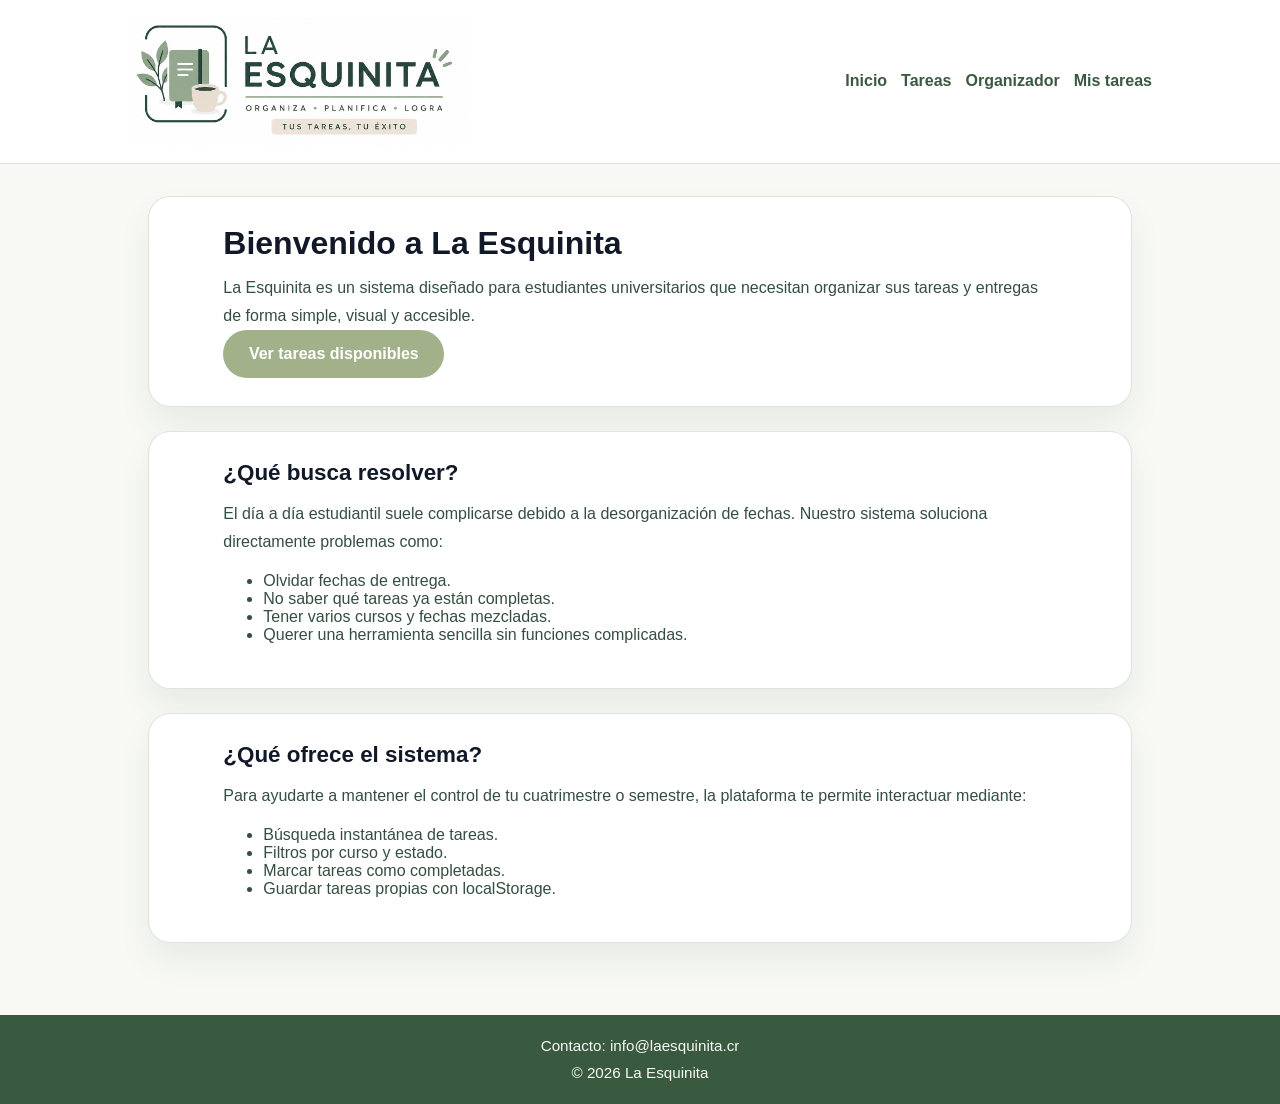
==== index.html @ 3c8d71a7 "pagina funcional" ====
<!DOCTYPE html>
<html lang="es">
<head>
    <meta charset="UTF-8">
    <meta name="viewport" content="width=device-width, initial-scale=1.0">
    <meta name="description" content="La Esquinita - Organiza tus tareas universitarias y controla tus entregas desde cualquier dispositivo." />
    <meta name="keywords" content="tareas universitarias, organización, calendario, pendientes, localStorage, La Esquinita" />
    <link rel="stylesheet" href="styles.css">
    <title>La Esquinita | Inicio</title>
</head>
<body>
<header>
    <div class="container">
        <div class="brand-header">
            <img src="asset/images/logo 2.0.png" alt="Logo La Esquinita" class="logo-img">
        </div>
        <nav>
            <ul>
                <li><a href="index.html" class="active">Inicio</a></li>
                <li><a href="tareas.html">Tareas</a></li>
                <li><a href="Organizador.html">Organizador</a></li>
                <li><a href="misTareas.html">Mis tareas</a></li>
            </ul>
        </nav>
    </div>
</header>
<main>
    <section class="hero-section">
        <div class="container">
            <h1>Bienvenido a La Esquinita</h1>
            <p>La Esquinita es un sistema diseñado para estudiantes universitarios que necesitan organizar sus tareas y entregas de forma simple, visual y accesible.</p>
            <div class="button-row">
                <a class="button button-primary button-main-action" href="tareas.html">Ver tareas disponibles</a>
            </div>
        </div>
    </section>
    <section class="problem-section">
        <div class="container">
            <h2>¿Qué busca resolver?</h2>
            <p>El día a día estudiantil suele complicarse debido a la desorganización de fechas. Nuestro sistema soluciona directamente problemas como:</p>
            <ul>
                <li>Olvidar fechas de entrega.</li>
                <li>No saber qué tareas ya están completas.</li>
                <li>Tener varios cursos y fechas mezcladas.</li>
                <li>Querer una herramienta sencilla sin funciones complicadas.</li>
            </ul>
        </div>
    </section>
    <section class="features-section">
        <div class="container">
            <h2>¿Qué ofrece el sistema?</h2>
            <p>Para ayudarte a mantener el control de tu cuatrimestre o semestre, la plataforma te permite interactuar mediante:</p>
            <ul>
                <li>Búsqueda instantánea de tareas.</li>
                <li>Filtros por curso y estado.</li>
                <li>Marcar tareas como completadas.</li>
                <li>Guardar tareas propias con localStorage.</li>
            </ul>
        </div>
    </section>
</main>
<footer>
    <div class="container">
        <p>Contacto: info@laesquinita.cr</p>
        <p>© 2026 La Esquinita</p>
    </div>
</footer>
</body>
</html>
---- styles.css ----
/* =====================================================
   LA ESQUINITA - ESTILOS GENERALES
   Contiene colores, tipografía y configuración base
===================================================== */


:root {

    color-scheme: light;

    font-family: 'Poppins', sans-serif;

    font-size: 16px;

    /* Colores principales del proyecto */

    --bg: #F8F9F4;
    --primary: #A3B18A;
    --primary-dark: #588157;
    --primary-deep: #3A5A40;
    --card: #DAD7CD;
    --accent: #BC6C25;

    --text: #344E41;
    --muted: #6D7A66;

}




/* =====================================================
   CONFIGURACIÓN GENERAL
===================================================== */


* {

    box-sizing: border-box;

}



body {

    margin: 0;

    padding: 0;

    background: var(--bg);

    color: var(--text);

}



.container {

    width: min(1024px,90%);

    margin: 0 auto;

}





/* =====================================================
   ENCABEZADO Y MENÚ PRINCIPAL
===================================================== */


header {

    background: #FFFFFF;

    color: var(--primary-deep);

    padding:18px 0;

    border-bottom:
    1px solid rgba(86,112,80,0.18);

}



header .container {

    display:flex;

    justify-content:space-between;

    align-items:center;

}



/* Logo */

.brand-header {

    display:flex;

    align-items:center;

}



.logo-img {

    width:340px;

    height:auto;

    display:block;

}




/* Navegación */

nav ul {

    display:flex;

    flex-wrap:wrap;

    gap:14px;

    padding:0;

    margin:0;

    list-style:none;

}



nav a {

    color:var(--primary-deep);

    text-decoration:none;

    font-weight:600;

}



nav a:hover,
nav a:focus {

    color:var(--primary);

}





/* =====================================================
   CONTENIDO PRINCIPAL
===================================================== */


main {

    max-width:1024px;

    margin:0 auto;

    padding:32px 20px 48px;

}




/* Cada sección del sitio */

section {

    background:#FFFFFF;

    border:1px solid rgba(133,148,135,0.25);

    border-radius:22px;

    box-shadow:
    0 18px 32px rgba(52,78,65,0.08);

    padding:28px;

    margin-bottom:24px;

}





/* Títulos */

h1,
h2,
h3 {

    color:#111827;

    margin-top:0;

}



h1 {

    font-size:
    clamp(2rem,2.4vw,2.6rem);

    margin-bottom:12px;

}



h2 {

    font-size:1.4rem;

    margin-bottom:14px;

}



p {

    line-height:1.75;

    margin:0;

}





/* =====================================================
   BOTONES GENERALES
===================================================== */


.button,
a.button {


    display:inline-block;

    padding:
    0.95rem 1.6rem;

    border-radius:999px;

    text-decoration:none;

    font-weight:600;

    cursor:pointer;

    transition:
    transform .2s ease,
    background .25s ease;

}



.button-primary {

    background:var(--primary);

    color:white;

    border:none;

}



.button-primary:hover {

    background:var(--primary-dark);

}





/* =====================================================
   TARJETAS DE ESTADÍSTICAS
   Usadas en Inicio y Mis tareas
===================================================== */


.stats-grid {


    display:grid;

    grid-template-columns:
    repeat(3,minmax(160px,1fr));

    gap:18px;

    margin-top:18px;


}



.stat-card {


    background:var(--card);

    border-radius:18px;

    padding:20px;


}





/* =====================================================
   TARJETAS DE TAREAS
===================================================== */


.tasks-grid {


    display:grid;

    grid-template-columns:1fr;

    gap:18px;


}



.task-card {


    background:var(--card);

    border-radius:18px;

    padding:20px;

    border:
    1px solid rgba(88,129,87,0.18);


}



.task-top {


    display:flex;

    justify-content:space-between;

    gap:16px;

    flex-wrap:wrap;

    align-items:center;

}



.task-course {


    color:var(--primary-dark);

    font-weight:600;

}



.task-description {


    margin-bottom:20px;

}



.task-meta {


    display:flex;

    justify-content:space-between;

    flex-wrap:wrap;

    gap:14px;


}





/* =====================================================
   ESTADOS DE LAS TAREAS
===================================================== */


.status-chip {


    display:inline-flex;

    padding:8px 12px;

    border-radius:999px;

    font-size:.85rem;

    font-weight:700;

}



.status-pendiente {


    background:
    rgba(188,108,37,.12);

    color:#8E4A0C;


}



.status-completada {


    background:
    rgba(88,129,87,.18);

    color:var(--primary-dark);


}


/* =====================================================
   FORMULARIO DEL ORGANIZADOR
   Divide pantalla en:
   formulario | vista previa
===================================================== */


.task-layout {

    display:grid;

    grid-template-columns:1fr 1fr;

    gap:24px;

    align-items:start;

}





/* Contenedor del formulario */

.task-form {

    background:#FFFFFF;

    border-radius:22px;

    padding:28px;

    border:
    1px solid rgba(133,148,135,0.25);

    box-shadow:
    0 18px 32px rgba(52,78,65,0.08);

}





/* Espacio entre campos */

.task-form .form-group {

    display:grid;

    gap:10px;

    margin-bottom:18px;

}




/* Nombre de los campos */

.task-form label {

    font-weight:600;

    color:var(--primary-deep);

}




/* Inputs, select y textarea */

input,
select,
textarea {


    width:100%;

    padding:14px 16px;

    border:

    1px solid rgba(88,129,87,0.18);

    border-radius:14px;

    font:inherit;

    color:var(--text);

    background:#FFFFFF;


}



textarea {

    min-height:120px;

    resize:vertical;

}



input:focus,
select:focus,
textarea:focus {


    outline:

    2px solid rgba(163,177,138,.35);

}





/* =====================================================
   BOTÓN AGREGAR TAREA
===================================================== */


#btnAgregarTarea {


    background:var(--primary);

    color:white;

    border:none;

    padding:14px 24px;

    border-radius:999px;

    font-weight:600;

    cursor:pointer;

}



#btnAgregarTarea:hover {


    background:var(--primary-dark);

    transform:translateY(-2px);


}




/* =====================================================
   VISTA PREVIA
   Muestra la información antes de guardar
===================================================== */


.task-preview {


    background:var(--card);

    border-radius:22px;

    padding:28px;

    border:

    1px solid rgba(88,129,87,.18);


    min-height:350px;


}



.task-preview h3 {


    color:var(--primary-deep);

    margin-bottom:20px;


}



.task-preview p {


    margin-bottom:12px;


}





/* =====================================================
   FILTROS DE MIS TAREAS
   Los coloca de forma horizontal

===================================================== */


.filters-horizontal {


    display:flex;

    gap:15px;

    flex-wrap:wrap;

    align-items:center;


}



.filters-horizontal select,
.filters-horizontal input {


    flex:1;

    min-width:180px;


}





/* =====================================================
   DISTRIBUCIÓN MIS TAREAS + CALENDARIO
   Izquierda: tareas
   Derecha: calendario
===================================================== */


.tasks-calendar-layout {


    display:grid;

    grid-template-columns:

    2fr 1fr;


    gap:25px;


}






/* =====================================================
   CALENDARIO
===================================================== */


.calendar {


    background:var(--card);

    padding:20px;

    border-radius:18px;

}



/* Encabezado del calendario */

.calendar h3 {


    color:var(--primary-deep);

    text-align:center;


}



/* Cuadrícula de días */


.calendar-grid {


    display:grid;

    grid-template-columns:
    repeat(7,1fr);

    gap:8px;


}



.calendar-day {


    background:white;

    padding:10px;

    border-radius:10px;

    text-align:center;


}





/* Punto que indica una tarea */

.calendar-point {


    width:8px;

    height:8px;

    background:var(--accent);

    border-radius:50%;

    display:inline-block;


}





/* =====================================================
   TARJETAS GENERADAS DESDE JAVASCRIPT
===================================================== */


.user-task-card {


    background:white;

    border-radius:18px;

    padding:20px;

    border:

    1px solid rgba(88,129,87,.18);


    margin-bottom:18px;


}



.user-task-card h3 {


    color:var(--primary-deep);


}




/* Información de la tarea */


.task-info {


    margin-bottom:15px;


}




/* =====================================================
   BOTONES DENTRO DE LAS TAREAS
===================================================== */


.task-buttons {


    display:flex;

    gap:10px;

    flex-wrap:wrap;


}



.complete-button {


    background:var(--primary);

    color:white;

    border:none;

    padding:10px 18px;

    border-radius:999px;

    cursor:pointer;


}



.complete-button:hover {


    background:var(--primary-dark);


}



.delete-button {


    background:var(--accent);

    color:white;

    border:none;

    padding:10px 18px;

    border-radius:999px;

    cursor:pointer;


}




/* =====================================================
   MENSAJE CUANDO NO EXISTEN TAREAS
===================================================== */


.empty-state {


    margin-top:14px;

    color:var(--muted);


}





/* =====================================================
   PIE DE PÁGINA
===================================================== */


footer {


    background:#3A5A40;

    color:#F8F9F4;

    text-align:center;

    padding:18px 20px;

    font-size:.95rem;


}





/* =====================================================
   DISEÑO RESPONSIVO
   Para celulares y tablets
===================================================== */


@media(max-width:840px){


    .stats-grid {


        grid-template-columns:1fr;


    }


    .task-layout {


        grid-template-columns:1fr;


    }


    .tasks-calendar-layout {


        grid-template-columns:1fr;


    }


}





@media(max-width:640px){


    header .container {


        flex-direction:column;

        gap:15px;


    }



    .logo-img {


        width:180px;


    }



    nav ul {


        flex-direction:column;

        text-align:center;


    }



    .filters-horizontal {


        flex-direction:column;


    }



    .filters-horizontal select,
    .filters-horizontal input {


        width:100%;


    }


}
/* ===============================
   BOTONES GENERALES DEL SISTEMA
================================ */


.button,
button,
a.button {


    display:inline-block;

    padding:0.95rem 1.6rem;

    border-radius:999px;

    text-decoration:none;

    font-weight:600;

    cursor:pointer;

    transition:
    transform .2s ease,
    background .25s ease;


}


/* Botón principal */

.button-primary,
#btnAgregarTarea {


    background:var(--primary);

    color:white;

    border:none;


}


.button-primary:hover,
#btnAgregarTarea:hover {


    background:var(--primary-dark);

    transform:translateY(-2px);


}
/* Botón secundario */
.button-secondary {
    background: transparent;
    color: var(--primary-deep);
    border: 2px solid var(--primary);
}

.button-secondary:hover {
    background: rgba(163, 177, 138, 0.15);
    color: var(--primary-dark);
    transform: translateY(-2px);
}
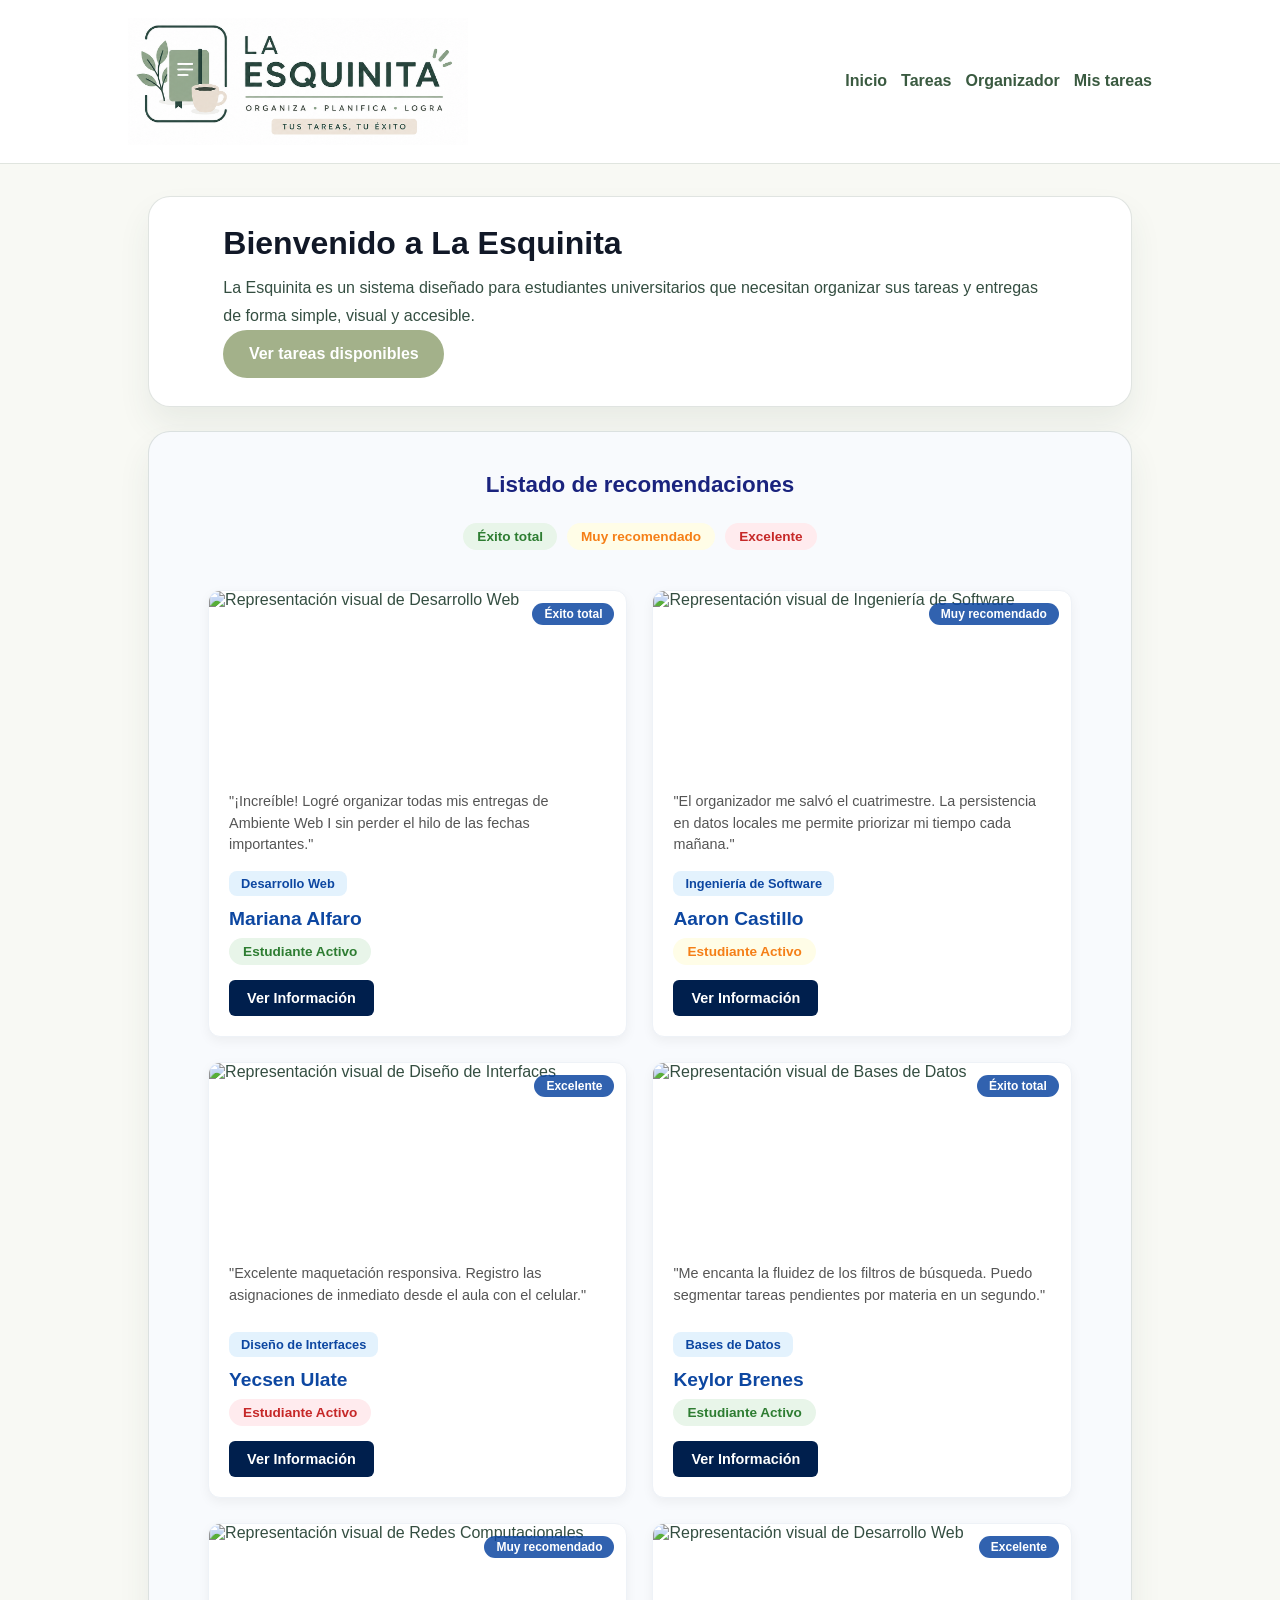
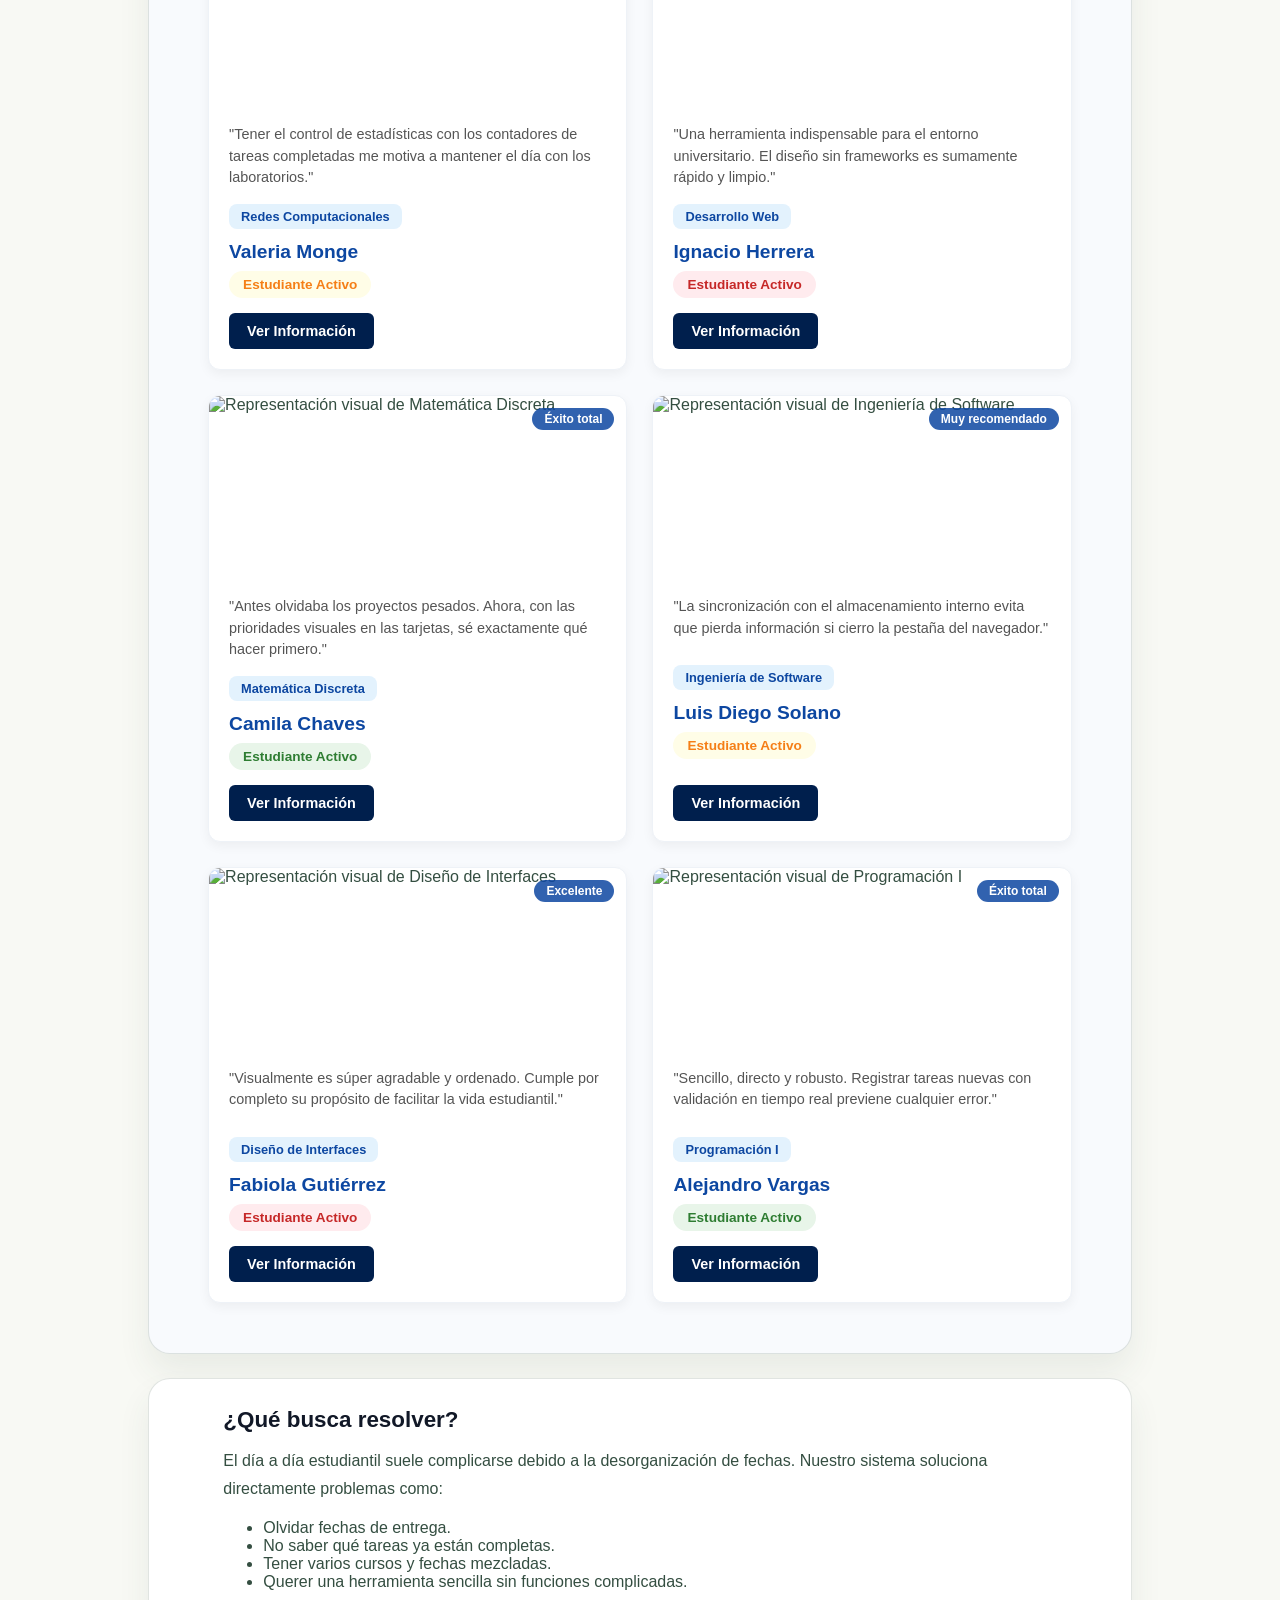
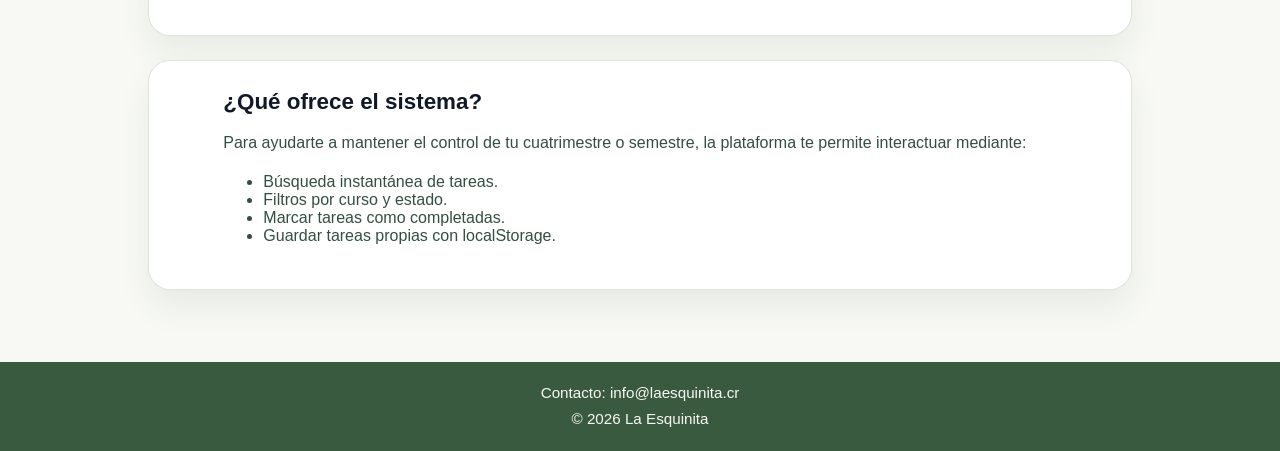
==== commit 1b709153: "cambios y arreglos" ====
--- a/index.html
+++ b/index.html
@@ -5,7 +5,7 @@
     <meta name="viewport" content="width=device-width, initial-scale=1.0">
     <meta name="description" content="La Esquinita - Organiza tus tareas universitarias y controla tus entregas desde cualquier dispositivo." />
     <meta name="keywords" content="tareas universitarias, organización, calendario, pendientes, localStorage, La Esquinita" />
-    <link rel="stylesheet" href="styles.css">
+    <link rel="stylesheet" href="css/styles.css">
     <title>La Esquinita | Inicio</title>
 </head>
 <body>
@@ -34,6 +34,19 @@
             </div>
         </div>
     </section>
+   <section class="testimonials-section">
+    <div class="container">
+        <h2>Listado de recomendaciones</h2>
+        
+        <div class="badge-legend">
+            <span class="badge-ref disponible">Éxito total</span>
+            <span class="badge-ref pocos-cupos">Muy recomendado</span>
+            <span class="badge-ref evento-lleno">Excelente</span>
+        </div>
+        
+        <div id="testimonials-container" class="testimonials-grid"></div>
+    </div>
+</section>
     <section class="problem-section">
         <div class="container">
             <h2>¿Qué busca resolver?</h2>
@@ -65,5 +78,7 @@
         <p>© 2026 La Esquinita</p>
     </div>
 </footer>
+<script src="js/inicio.js"></script>
+<script src="data/testimonios.json"></script>
 </body>
 </html>
--- a/css/styles.css
+++ b/css/styles.css
@@ -0,0 +1,1328 @@
+/* =====================================================
+   LA ESQUINITA - ESTILOS GENERALES
+   Contiene colores, tipografía y configuración base
+===================================================== */
+
+
+:root {
+
+    color-scheme: light;
+
+    font-family: 'Poppins', sans-serif;
+
+    font-size: 16px;
+
+    /* Colores principales del proyecto */
+
+    --bg: #F8F9F4;
+    --primary: #A3B18A;
+    --primary-dark: #588157;
+    --primary-deep: #3A5A40;
+    --card: #DAD7CD;
+    --accent: #BC6C25;
+
+    --text: #344E41;
+    --muted: #6D7A66;
+
+}
+
+
+
+
+/* =====================================================
+   CONFIGURACIÓN GENERAL
+===================================================== */
+
+
+* {
+
+    box-sizing: border-box;
+
+}
+
+
+
+body {
+
+    margin: 0;
+
+    padding: 0;
+
+    background: var(--bg);
+
+    color: var(--text);
+
+}
+
+
+
+.container {
+
+    width: min(1024px,90%);
+
+    margin: 0 auto;
+
+}
+
+
+
+
+
+/* =====================================================
+   ENCABEZADO Y MENÚ PRINCIPAL
+===================================================== */
+
+
+header {
+
+    background: #FFFFFF;
+
+    color: var(--primary-deep);
+
+    padding:18px 0;
+
+    border-bottom:
+    1px solid rgba(86,112,80,0.18);
+
+}
+
+
+
+header .container {
+
+    display:flex;
+
+    justify-content:space-between;
+
+    align-items:center;
+
+}
+
+
+
+/* Logo */
+
+.brand-header {
+
+    display:flex;
+
+    align-items:center;
+
+}
+
+
+
+.logo-img {
+
+    width:340px;
+
+    height:auto;
+
+    display:block;
+
+}
+
+
+
+
+/* Navegación */
+
+nav ul {
+
+    display:flex;
+
+    flex-wrap:wrap;
+
+    gap:14px;
+
+    padding:0;
+
+    margin:0;
+
+    list-style:none;
+
+}
+
+
+
+nav a {
+
+    color:var(--primary-deep);
+
+    text-decoration:none;
+
+    font-weight:600;
+
+}
+
+
+
+nav a:hover,
+nav a:focus {
+
+    color:var(--primary);
+
+}
+
+
+
+
+
+/* =====================================================
+   CONTENIDO PRINCIPAL
+===================================================== */
+
+
+main {
+
+    max-width:1024px;
+
+    margin:0 auto;
+
+    padding:32px 20px 48px;
+
+}
+
+
+
+
+/* Cada sección del sitio */
+
+section {
+
+    background:#FFFFFF;
+
+    border:1px solid rgba(133,148,135,0.25);
+
+    border-radius:22px;
+
+    box-shadow:
+    0 18px 32px rgba(52,78,65,0.08);
+
+    padding:28px;
+
+    margin-bottom:24px;
+
+}
+
+
+
+
+
+/* Títulos */
+
+h1,
+h2,
+h3 {
+
+    color:#111827;
+
+    margin-top:0;
+
+}
+
+
+
+h1 {
+
+    font-size:
+    clamp(2rem,2.4vw,2.6rem);
+
+    margin-bottom:12px;
+
+}
+
+
+
+h2 {
+
+    font-size:1.4rem;
+
+    margin-bottom:14px;
+
+}
+
+
+
+p {
+
+    line-height:1.75;
+
+    margin:0;
+
+}
+
+
+
+
+
+/* =====================================================
+   BOTONES GENERALES
+===================================================== */
+
+
+.button,
+a.button {
+
+
+    display:inline-block;
+
+    padding:
+    0.95rem 1.6rem;
+
+    border-radius:999px;
+
+    text-decoration:none;
+
+    font-weight:600;
+
+    cursor:pointer;
+
+    transition:
+    transform .2s ease,
+    background .25s ease;
+
+}
+
+
+
+.button-primary {
+
+    background:var(--primary);
+
+    color:white;
+
+    border:none;
+
+}
+
+
+
+.button-primary:hover {
+
+    background:var(--primary-dark);
+
+}
+
+
+
+
+
+/* =====================================================
+   TARJETAS DE ESTADÍSTICAS
+   Usadas en Inicio y Mis tareas
+===================================================== */
+
+
+.stats-grid {
+
+
+    display:grid;
+
+    grid-template-columns:
+    repeat(3,minmax(160px,1fr));
+
+    gap:18px;
+
+    margin-top:18px;
+
+
+}
+
+
+
+.stat-card {
+
+
+    background:var(--card);
+
+    border-radius:18px;
+
+    padding:20px;
+
+
+}
+
+
+
+
+
+/* =====================================================
+   TARJETAS DE TAREAS
+===================================================== */
+
+
+.tasks-grid {
+
+
+    display:grid;
+
+    grid-template-columns:1fr;
+
+    gap:18px;
+
+
+}
+
+
+
+.task-card {
+
+
+    background:var(--card);
+
+    border-radius:18px;
+
+    padding:20px;
+
+    border:
+    1px solid rgba(88,129,87,0.18);
+
+
+}
+
+
+
+.task-top {
+
+
+    display:flex;
+
+    justify-content:space-between;
+
+    gap:16px;
+
+    flex-wrap:wrap;
+
+    align-items:center;
+
+}
+
+
+
+.task-course {
+
+
+    color:var(--primary-dark);
+
+    font-weight:600;
+
+}
+
+
+
+.task-description {
+
+
+    margin-bottom:20px;
+
+}
+
+
+
+.task-meta {
+
+
+    display:flex;
+
+    justify-content:space-between;
+
+    flex-wrap:wrap;
+
+    gap:14px;
+
+
+}
+
+
+
+
+
+/* =====================================================
+   ESTADOS DE LAS TAREAS
+===================================================== */
+
+
+.status-chip {
+
+
+    display:inline-flex;
+
+    padding:8px 12px;
+
+    border-radius:999px;
+
+    font-size:.85rem;
+
+    font-weight:700;
+
+}
+
+
+
+.status-pendiente {
+
+
+    background:
+    rgba(188,108,37,.12);
+
+    color:#8E4A0C;
+
+
+}
+
+
+
+.status-completada {
+
+
+    background:
+    rgba(88,129,87,.18);
+
+    color:var(--primary-dark);
+
+
+}
+
+
+/* =====================================================
+   FORMULARIO DEL ORGANIZADOR
+   Divide pantalla en:
+   formulario | vista previa
+===================================================== */
+
+
+.task-layout {
+
+    display:grid;
+
+    grid-template-columns:1fr 1fr;
+
+    gap:24px;
+
+    align-items:start;
+
+}
+
+
+
+
+
+/* Contenedor del formulario */
+
+.task-form {
+
+    background:#FFFFFF;
+
+    border-radius:22px;
+
+    padding:28px;
+
+    border:
+    1px solid rgba(133,148,135,0.25);
+
+    box-shadow:
+    0 18px 32px rgba(52,78,65,0.08);
+
+}
+
+
+
+
+
+/* Espacio entre campos */
+
+.task-form .form-group {
+
+    display:grid;
+
+    gap:10px;
+
+    margin-bottom:18px;
+
+}
+
+
+
+
+/* Nombre de los campos */
+
+.task-form label {
+
+    font-weight:600;
+
+    color:var(--primary-deep);
+
+}
+
+
+
+
+/* Inputs, select y textarea */
+
+input,
+select,
+textarea {
+
+
+    width:100%;
+
+    padding:14px 16px;
+
+    border:
+
+    1px solid rgba(88,129,87,0.18);
+
+    border-radius:14px;
+
+    font:inherit;
+
+    color:var(--text);
+
+    background:#FFFFFF;
+
+
+}
+
+
+
+textarea {
+
+    min-height:120px;
+
+    resize:vertical;
+
+}
+
+
+
+input:focus,
+select:focus,
+textarea:focus {
+
+
+    outline:
+
+    2px solid rgba(163,177,138,.35);
+
+}
+
+
+
+
+
+/* =====================================================
+   BOTÓN AGREGAR TAREA
+===================================================== */
+
+
+#btnAgregarTarea {
+
+
+    background:var(--primary);
+
+    color:white;
+
+    border:none;
+
+    padding:14px 24px;
+
+    border-radius:999px;
+
+    font-weight:600;
+
+    cursor:pointer;
+
+}
+
+
+
+#btnAgregarTarea:hover {
+
+
+    background:var(--primary-dark);
+
+    transform:translateY(-2px);
+
+
+}
+
+
+
+
+/* =====================================================
+   VISTA PREVIA
+   Muestra la información antes de guardar
+===================================================== */
+
+
+.task-preview {
+
+
+    background:var(--card);
+
+    border-radius:22px;
+
+    padding:28px;
+
+    border:
+
+    1px solid rgba(88,129,87,.18);
+
+
+    min-height:350px;
+
+
+}
+
+
+
+.task-preview h3 {
+
+
+    color:var(--primary-deep);
+
+    margin-bottom:20px;
+
+
+}
+
+
+
+.task-preview p {
+
+
+    margin-bottom:12px;
+
+
+}
+
+
+
+
+
+/* =====================================================
+   FILTROS DE MIS TAREAS
+   Los coloca de forma horizontal
+
+===================================================== */
+
+
+.filters-horizontal {
+
+
+    display:flex;
+
+    gap:15px;
+
+    flex-wrap:wrap;
+
+    align-items:center;
+
+
+}
+
+
+
+.filters-horizontal select,
+.filters-horizontal input {
+
+
+    flex:1;
+
+    min-width:180px;
+
+
+}
+
+
+
+
+
+/* =====================================================
+   DISTRIBUCIÓN MIS TAREAS + CALENDARIO
+   Izquierda: tareas
+   Derecha: calendario
+===================================================== */
+
+
+.tasks-calendar-layout {
+
+
+    display:grid;
+
+    grid-template-columns:
+
+    2fr 1fr;
+
+
+    gap:25px;
+
+
+}
+
+
+
+
+
+
+/* =====================================================
+   CALENDARIO
+===================================================== */
+
+
+.calendar {
+
+
+    background:var(--card);
+
+    padding:20px;
+
+    border-radius:18px;
+
+}
+
+
+
+/* Encabezado del calendario */
+
+.calendar h3 {
+
+
+    color:var(--primary-deep);
+
+    text-align:center;
+
+
+}
+
+
+
+/* Cuadrícula de días */
+
+
+.calendar-grid {
+
+
+    display:grid;
+
+    grid-template-columns:
+    repeat(7,1fr);
+
+    gap:8px;
+
+
+}
+
+
+
+.calendar-day {
+
+
+    background:white;
+
+    padding:10px;
+
+    border-radius:10px;
+
+    text-align:center;
+
+
+}
+
+
+
+
+
+/* Punto que indica una tarea */
+
+.calendar-point {
+
+
+    width:8px;
+
+    height:8px;
+
+    background:var(--accent);
+
+    border-radius:50%;
+
+    display:inline-block;
+
+
+}
+
+
+
+
+
+/* =====================================================
+   TARJETAS GENERADAS DESDE JAVASCRIPT
+===================================================== */
+
+
+.user-task-card {
+
+
+    background:white;
+
+    border-radius:18px;
+
+    padding:20px;
+
+    border:
+
+    1px solid rgba(88,129,87,.18);
+
+
+    margin-bottom:18px;
+
+
+}
+
+
+
+.user-task-card h3 {
+
+
+    color:var(--primary-deep);
+
+
+}
+
+
+
+
+/* Información de la tarea */
+
+
+.task-info {
+
+
+    margin-bottom:15px;
+
+
+}
+
+
+
+
+/* =====================================================
+   BOTONES DENTRO DE LAS TAREAS
+===================================================== */
+
+
+.task-buttons {
+
+
+    display:flex;
+
+    gap:10px;
+
+    flex-wrap:wrap;
+
+
+}
+
+
+
+.complete-button {
+
+
+    background:var(--primary);
+
+    color:white;
+
+    border:none;
+
+    padding:10px 18px;
+
+    border-radius:999px;
+
+    cursor:pointer;
+
+
+}
+
+
+
+.complete-button:hover {
+
+
+    background:var(--primary-dark);
+
+
+}
+
+
+
+.delete-button {
+
+
+    background:var(--accent);
+
+    color:white;
+
+    border:none;
+
+    padding:10px 18px;
+
+    border-radius:999px;
+
+    cursor:pointer;
+
+
+}
+
+
+
+
+/* =====================================================
+   MENSAJE CUANDO NO EXISTEN TAREAS
+===================================================== */
+
+
+.empty-state {
+
+
+    margin-top:14px;
+
+    color:var(--muted);
+
+
+}
+
+
+
+
+
+/* =====================================================
+   PIE DE PÁGINA
+===================================================== */
+
+
+footer {
+
+
+    background:#3A5A40;
+
+    color:#F8F9F4;
+
+    text-align:center;
+
+    padding:18px 20px;
+
+    font-size:.95rem;
+
+
+}
+
+
+
+
+
+/* =====================================================
+   DISEÑO RESPONSIVO
+   Para celulares y tablets
+===================================================== */
+
+
+@media(max-width:840px){
+
+
+    .stats-grid {
+
+
+        grid-template-columns:1fr;
+
+
+    }
+
+
+    .task-layout {
+
+
+        grid-template-columns:1fr;
+
+
+    }
+
+
+    .tasks-calendar-layout {
+
+
+        grid-template-columns:1fr;
+
+
+    }
+
+
+}
+
+
+
+
+
+@media(max-width:640px){
+
+
+    header .container {
+
+
+        flex-direction:column;
+
+        gap:15px;
+
+
+    }
+
+
+
+    .logo-img {
+
+
+        width:180px;
+
+
+    }
+
+
+
+    nav ul {
+
+
+        flex-direction:column;
+
+        text-align:center;
+
+
+    }
+
+
+
+    .filters-horizontal {
+
+
+        flex-direction:column;
+
+
+    }
+
+
+
+    .filters-horizontal select,
+    .filters-horizontal input {
+
+
+        width:100%;
+
+
+    }
+
+
+}
+/* ===============================
+   BOTONES GENERALES DEL SISTEMA
+================================ */
+
+
+.button,
+button,
+a.button {
+
+
+    display:inline-block;
+
+    padding:0.95rem 1.6rem;
+
+    border-radius:999px;
+
+    text-decoration:none;
+
+    font-weight:600;
+
+    cursor:pointer;
+
+    transition:
+    transform .2s ease,
+    background .25s ease;
+
+
+}
+
+
+/* Botón principal */
+
+.button-primary,
+#btnAgregarTarea {
+
+
+    background:var(--primary);
+
+    color:white;
+
+    border:none;
+
+
+}
+
+
+.button-primary:hover,
+#btnAgregarTarea:hover {
+
+
+    background:var(--primary-dark);
+
+    transform:translateY(-2px);
+
+
+}
+/* Botón secundario */
+.button-secondary {
+    background: transparent;
+    color: var(--primary-deep);
+    border: 2px solid var(--primary);
+}
+
+.button-secondary:hover {
+    background: rgba(163, 177, 138, 0.15);
+    color: var(--primary-dark);
+    transform: translateY(-2px);
+}
+
+/* Sección contenedora */
+.testimonials-section {
+    padding: 40px 0;
+    background-color: #f8fafd;
+}
+
+.testimonials-section h2 {
+    text-align: center;
+    color: #1a237e;
+    margin-bottom: 25px;
+}
+
+/* Fila de insignias superiores de referencia rápida */
+.badge-legend {
+    display: flex;
+    gap: 10px;
+    justify-content: center;
+    margin-bottom: 30px;
+}
+
+.badge-ref {
+    padding: 6px 14px;
+    border-radius: 20px;
+    font-size: 0.85rem;
+    font-weight: bold;
+}
+
+/* Rejilla de tarjetas alineadas */
+.testimonials-grid {
+    display: grid;
+    grid-template-columns: repeat(auto-fit, minmax(300px, 1fr));
+    gap: 25px;
+    padding: 10px;
+}
+
+/* Tarjeta base */
+.custom-recommendation-card {
+    background: #ffffff;
+    border-radius: 12px;
+    overflow: hidden;
+    box-shadow: 0 4px 12px rgba(0, 0, 0, 0.05);
+    border: 1px solid #eef2f7;
+    display: flex;
+    flex-direction: column;
+    position: relative;
+    transition: transform 0.2s;
+}
+
+.custom-recommendation-card:hover {
+    transform: translateY(-5px);
+}
+
+/* Contenedor de imagen fija */
+.card-image-wrapper {
+    position: relative;
+    width: 100%;
+    height: 180px;
+}
+
+.card-image-wrapper img {
+    width: 100%;
+    height: 100%;
+    object-fit: cover;
+}
+
+/* Chips de estados dinámicos (Posición absoluta sobre la foto) */
+.status-badge-floating {
+    position: absolute;
+    top: 12px;
+    right: 12px;
+    padding: 4px 12px;
+    border-radius: 12px;
+    font-size: 0.75rem;
+    font-weight: bold;
+    color: #ffffff;
+    background-color: rgba(13, 71, 161, 0.85);
+}
+
+/* Cuerpo de la tarjeta con rellenos */
+.card-content-body {
+    padding: 20px;
+    display: flex;
+    flex-direction: column;
+    flex-grow: 1;
+}
+
+.card-comment-text {
+    font-size: 0.9rem;
+    color: #555555;
+    line-height: 1.5;
+    margin: 0 0 15px 0;
+    min-height: 54px; /* Mantiene la alineación de textos cortos */
+}
+
+/* Chip de categoría de curso */
+.course-tag {
+    display: inline-block;
+    align-self: flex-start;
+    background-color: #e3f2fd;
+    color: #0d47a1;
+    padding: 5px 12px;
+    border-radius: 8px;
+    font-size: 0.8rem;
+    font-weight: bold;
+    margin-bottom: 12px;
+}
+
+.card-content-body h3 {
+    font-size: 1.2rem;
+    color: #0d47a1;
+    margin: 0 0 8px 0;
+}
+
+/* Clases de colores basadas en tu captura */
+.disponible { background-color: #e8f5e9; color: #2e7d32; }
+.pocos-cupos { background-color: #fffde7; color: #f57f17; }
+.evento-lleno { background-color: #ffebee; color: #c62828; }
+
+/* Botones inferiores idénticos a los tuyos */
+.action-card-button {
+    background-color: #001f4d;
+    color: white;
+    border: none;
+    padding: 10px 18px;
+    border-radius: 6px;
+    font-weight: bold;
+    font-size: 0.9rem;
+    cursor: pointer;
+    align-self: flex-start;
+    margin-top: auto; /* Empuja el botón al fondo */
+    transition: background-color 0.2s;
+}
+
+.action-card-button:hover {
+    background-color: #0d47a1;
+}
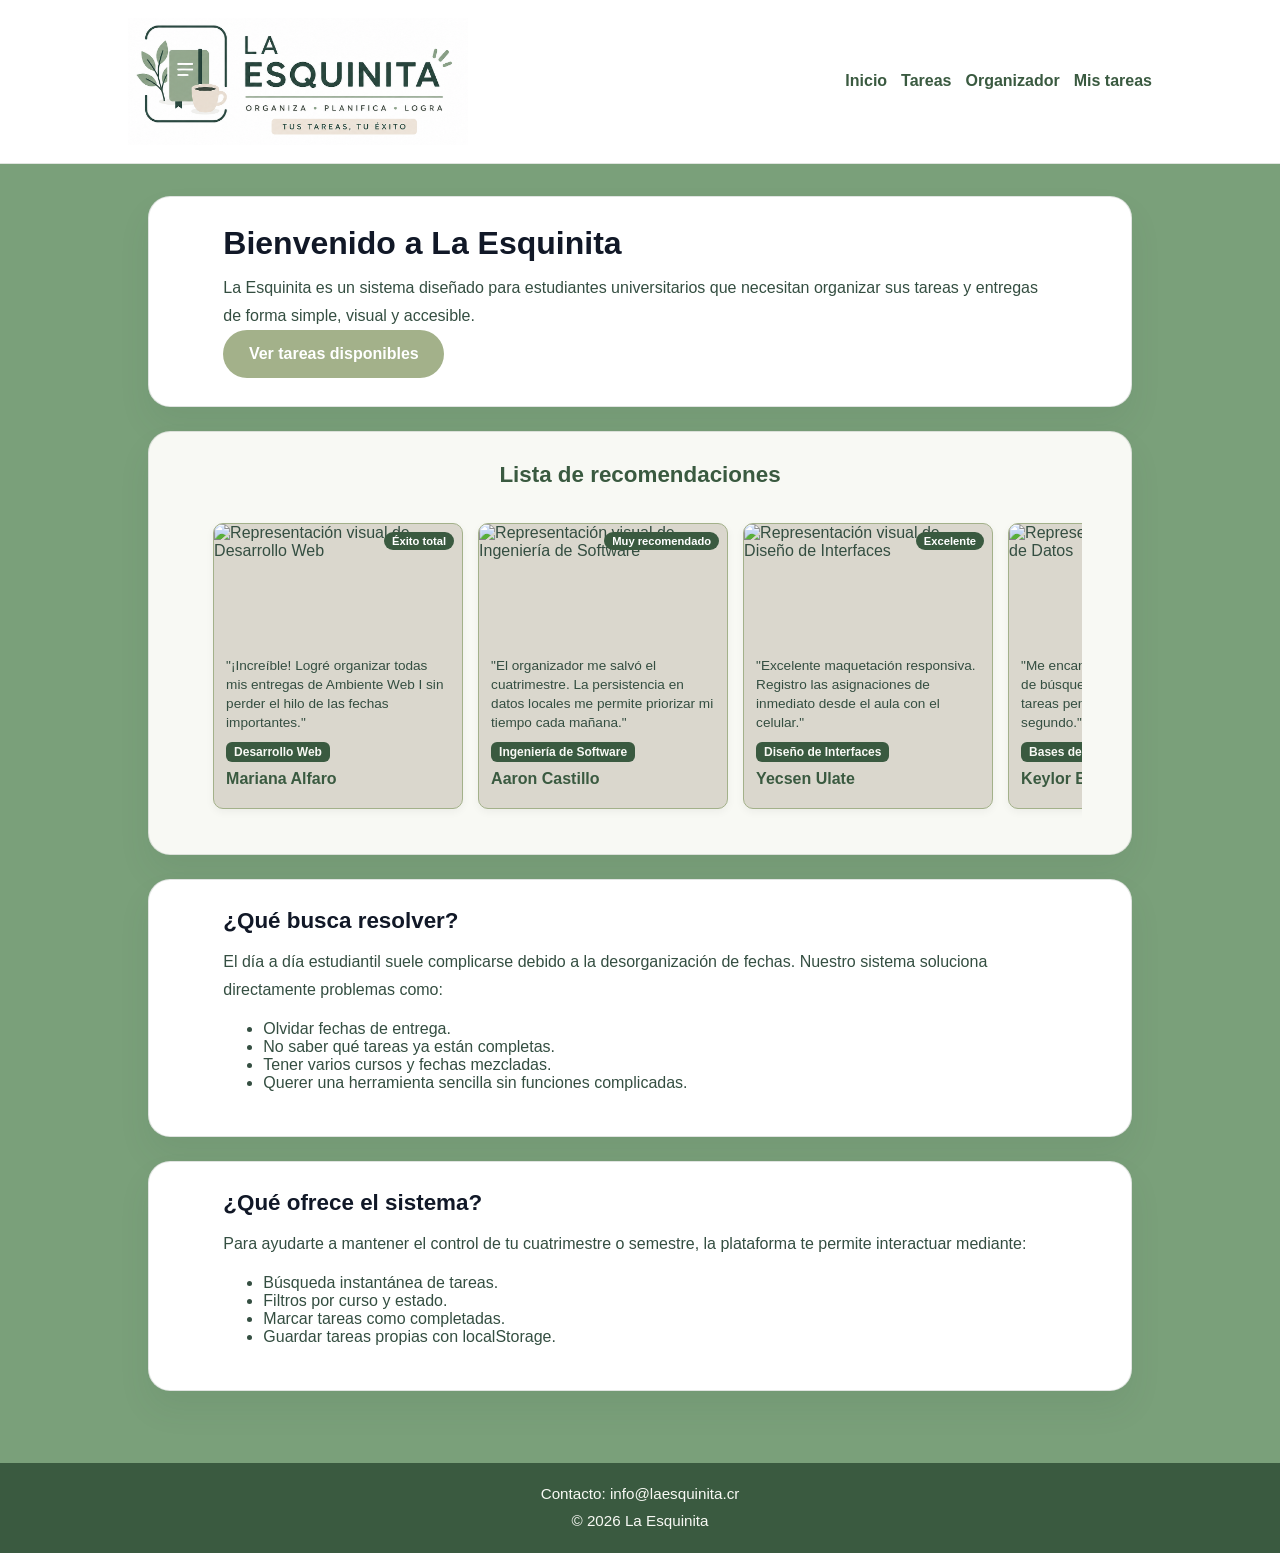
==== commit 94c67ce3: "cambios de color" ====
--- a/index.html
+++ b/index.html
@@ -36,13 +36,7 @@
     </section>
    <section class="testimonials-section">
     <div class="container">
-        <h2>Listado de recomendaciones</h2>
-        
-        <div class="badge-legend">
-            <span class="badge-ref disponible">Éxito total</span>
-            <span class="badge-ref pocos-cupos">Muy recomendado</span>
-            <span class="badge-ref evento-lleno">Excelente</span>
-        </div>
+        <h2>Lista de recomendaciones</h2>
         
         <div id="testimonials-container" class="testimonials-grid"></div>
     </div>
--- a/css/styles.css
+++ b/css/styles.css
@@ -14,7 +14,7 @@
 
     /* Colores principales del proyecto */
 
-    --bg: #F8F9F4;
+    --bg: #7aa07a;
     --primary: #A3B18A;
     --primary-dark: #588157;
     --primary-deep: #3A5A40;
@@ -1190,63 +1190,75 @@
     transform: translateY(-2px);
 }
 
-/* Sección contenedora */
+/* Sección contenedora con tu fondo principal */
 .testimonials-section {
-    padding: 40px 0;
-    background-color: #f8fafd;
+    padding: 30px 0;
+    background-color: #F8F9F4; /* Blanco suave */
 }
 
 .testimonials-section h2 {
     text-align: center;
-    color: #1a237e;
-    margin-bottom: 25px;
-}
-
-/* Fila de insignias superiores de referencia rápida */
+    color: #3A5A40; /* Verde oscuro */
+    margin-bottom: 20px;
+}
+
+/* Fila de insignias superiores con tus colores */
 .badge-legend {
     display: flex;
     gap: 10px;
     justify-content: center;
-    margin-bottom: 30px;
+    margin-bottom: 20px;
 }
 
 .badge-ref {
-    padding: 6px 14px;
+    padding: 5px 12px;
     border-radius: 20px;
-    font-size: 0.85rem;
+    font-size: 0.8rem;
     font-weight: bold;
 }
 
-/* Rejilla de tarjetas alineadas */
+/* Contenedor HORIZONTAL hacia el lado (scroll lateral) */
 .testimonials-grid {
-    display: grid;
-    grid-template-columns: repeat(auto-fit, minmax(300px, 1fr));
-    gap: 25px;
-    padding: 10px;
-}
-
-/* Tarjeta base */
+    display: flex;
+    flex-wrap: nowrap; /* Fuerza a las tarjetas a ir hacia el lado, no hacia abajo */
+    gap: 15px;
+    padding: 15px;
+    overflow-x: auto; /* Activa la barra de desplazamiento horizontal si sobresalen */
+    scroll-behavior: smooth;
+}
+
+/* Personalización de la barra de scroll para que se vea sutil */
+.testimonials-grid::-webkit-scrollbar {
+    height: 8px;
+}
+.testimonials-grid::-webkit-scrollbar-thumb {
+    background: #A3B18A; /* Verde sage */
+    border-radius: 4px;
+}
+
+/* Tarjeta base MÁS PEQUEÑA y compacta */
 .custom-recommendation-card {
-    background: #ffffff;
-    border-radius: 12px;
+    background: #DAD7CD; /* Beige cálido */
+    border-radius: 10px;
     overflow: hidden;
-    box-shadow: 0 4px 12px rgba(0, 0, 0, 0.05);
-    border: 1px solid #eef2f7;
+    box-shadow: 0 3px 8px rgba(0, 0, 0, 0.05);
+    border: 1px solid #A3B18A;
     display: flex;
     flex-direction: column;
     position: relative;
+    flex: 0 0 250px; /* Ancho fijo y pequeño para cada tarjeta */
     transition: transform 0.2s;
 }
 
 .custom-recommendation-card:hover {
-    transform: translateY(-5px);
-}
-
-/* Contenedor de imagen fija */
+    transform: translateY(-3px);
+}
+
+/* Contenedor de imagen más baja */
 .card-image-wrapper {
     position: relative;
     width: 100%;
-    height: 180px;
+    height: 120px; /* Reducido para que sea más compacta */
 }
 
 .card-image-wrapper img {
@@ -1255,74 +1267,75 @@
     object-fit: cover;
 }
 
-/* Chips de estados dinámicos (Posición absoluta sobre la foto) */
+/* Chips de estados sobre la foto */
 .status-badge-floating {
     position: absolute;
-    top: 12px;
-    right: 12px;
-    padding: 4px 12px;
-    border-radius: 12px;
-    font-size: 0.75rem;
+    top: 8px;
+    right: 8px;
+    padding: 3px 8px;
+    border-radius: 10px;
+    font-size: 0.7rem;
     font-weight: bold;
     color: #ffffff;
-    background-color: rgba(13, 71, 161, 0.85);
-}
-
-/* Cuerpo de la tarjeta con rellenos */
+    background-color: #3A5A40; /* Verde oscuro para contraste */
+}
+
+/* Cuerpo de la tarjeta */
 .card-content-body {
-    padding: 20px;
+    padding: 12px;
     display: flex;
     flex-direction: column;
     flex-grow: 1;
 }
 
 .card-comment-text {
-    font-size: 0.9rem;
-    color: #555555;
-    line-height: 1.5;
-    margin: 0 0 15px 0;
-    min-height: 54px; /* Mantiene la alineación de textos cortos */
+    font-size: 0.85rem;
+    color: #344E41; /* Gris oscuro para el texto */
+    line-height: 1.4;
+    margin: 0 0 10px 0;
+    min-height: 60px; /* Mantiene la misma altura de texto */
 }
 
 /* Chip de categoría de curso */
 .course-tag {
     display: inline-block;
     align-self: flex-start;
-    background-color: #e3f2fd;
-    color: #0d47a1;
-    padding: 5px 12px;
-    border-radius: 8px;
+    background-color: #3A5A40; /* Verde oscuro */
+    color: #F8F9F4; /* Texto blanco suave */
+    padding: 3px 8px;
+    border-radius: 6px;
+    font-size: 0.75rem;
+    font-weight: bold;
+    margin-bottom: 8px;
+}
+
+.card-content-body h3 {
+    font-size: 1rem;
+    color: #3A5A40; /* Verde oscuro */
+    margin: 0 0 8px 0;
+}
+
+/* Clases de estados según tu paleta */
+.disponible { background-color: #A3B18A; color: #3A5A40; } /* Verde sage */
+.pocos-cupos { background-color: #BC6C25; color: #F8F9F4; } /* Terracota suave */
+.evento-lleno { background-color: #588157; color: #F8F9F4; } /* Verde oliva */
+
+/* Botón de acción con tus colores */
+.action-card-button {
+    background-color: #A3B18A; /* Verde sage */
+    color: #344E41; /* Gris oscuro para las letras */
+    border: none;
+    padding: 8px 14px;
+    border-radius: 5px;
+    font-weight: bold;
     font-size: 0.8rem;
-    font-weight: bold;
-    margin-bottom: 12px;
-}
-
-.card-content-body h3 {
-    font-size: 1.2rem;
-    color: #0d47a1;
-    margin: 0 0 8px 0;
-}
-
-/* Clases de colores basadas en tu captura */
-.disponible { background-color: #e8f5e9; color: #2e7d32; }
-.pocos-cupos { background-color: #fffde7; color: #f57f17; }
-.evento-lleno { background-color: #ffebee; color: #c62828; }
-
-/* Botones inferiores idénticos a los tuyos */
-.action-card-button {
-    background-color: #001f4d;
-    color: white;
-    border: none;
-    padding: 10px 18px;
-    border-radius: 6px;
-    font-weight: bold;
-    font-size: 0.9rem;
     cursor: pointer;
     align-self: flex-start;
-    margin-top: auto; /* Empuja el botón al fondo */
+    margin-top: auto;
     transition: background-color 0.2s;
 }
 
 .action-card-button:hover {
-    background-color: #0d47a1;
+    background-color: #588157; /* Verde oliva en Hover */
+    color: #F8F9F4;
 }
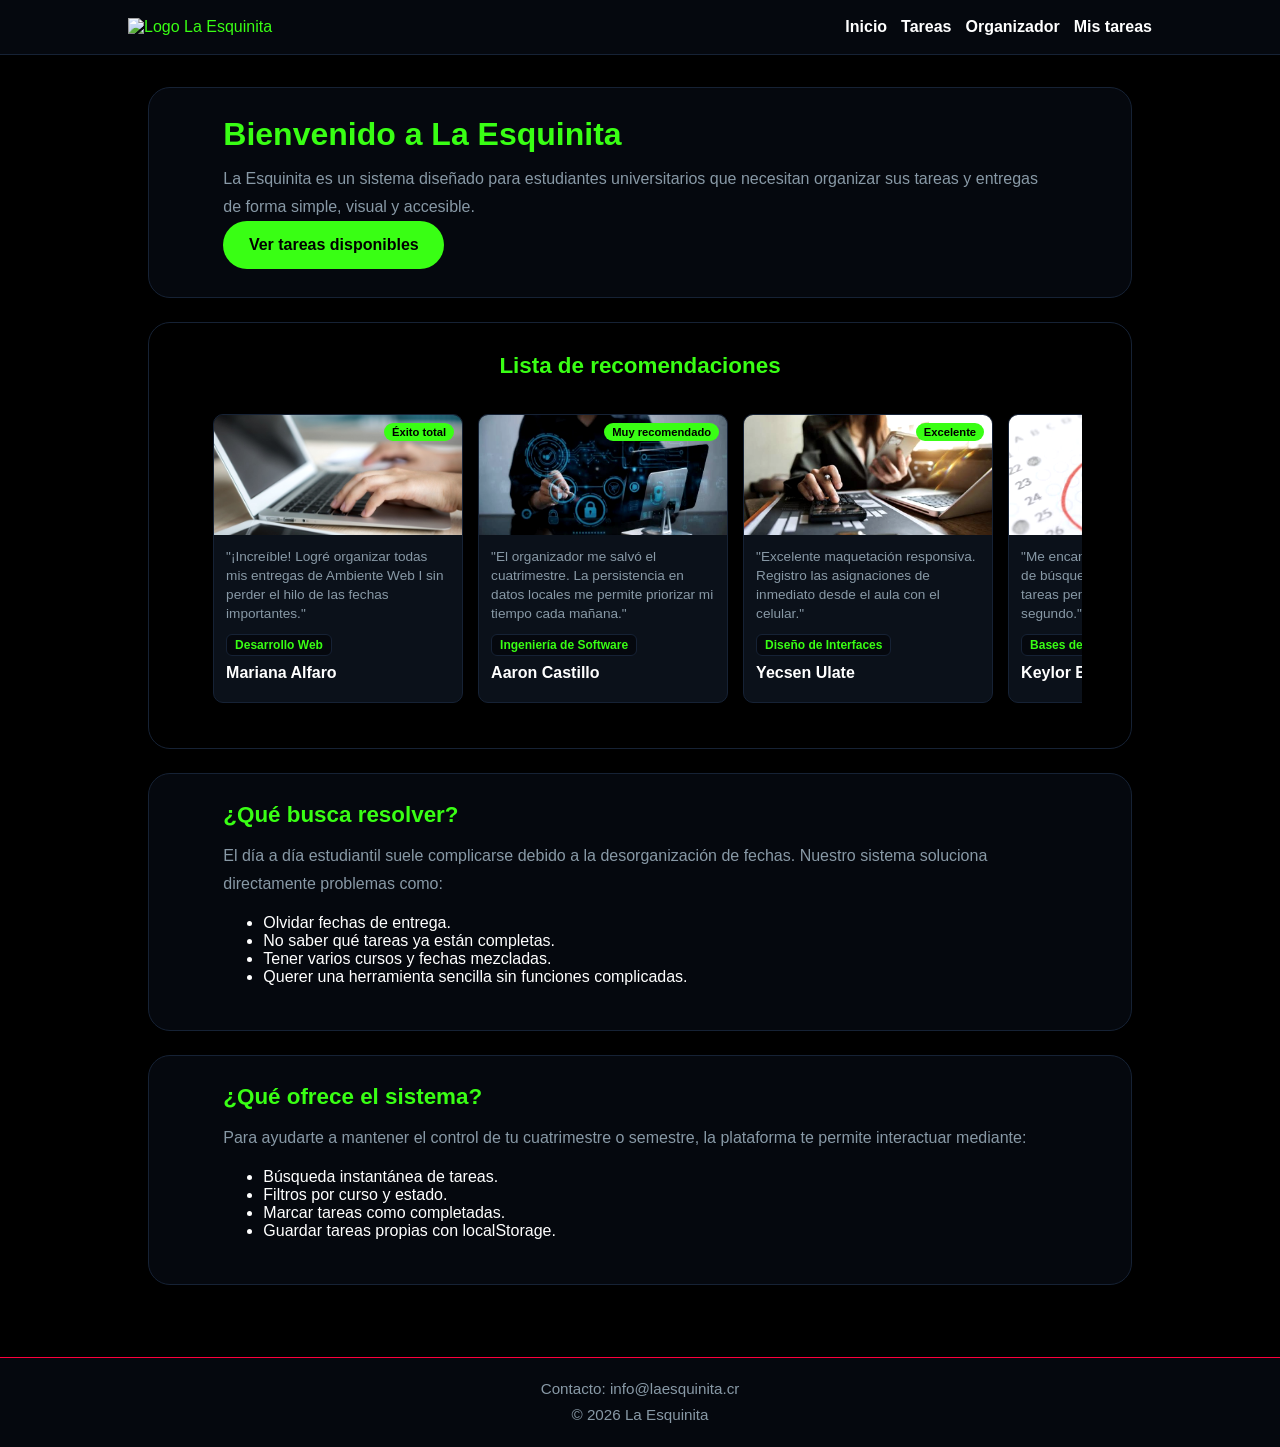
==== commit ee4e3c81: "cambios de color y estructura" ====
--- a/index.html
+++ b/index.html
@@ -12,7 +12,7 @@
 <header>
     <div class="container">
         <div class="brand-header">
-            <img src="asset/images/logo 2.0.png" alt="Logo La Esquinita" class="logo-img">
+            <img src="asset/images/logo2.5.png" alt="Logo La Esquinita" class="logo-img">
         </div>
         <nav>
             <ul>
--- a/css/styles.css
+++ b/css/styles.css
@@ -3,1202 +3,541 @@
    Contiene colores, tipografía y configuración base
 ===================================================== */
 
-
 :root {
-
-    color-scheme: light;
-
+    color-scheme: dark;
     font-family: 'Poppins', sans-serif;
-
     font-size: 16px;
 
-    /* Colores principales del proyecto */
-
-    --bg: #7aa07a;
-    --primary: #A3B18A;
-    --primary-dark: #588157;
-    --primary-deep: #3A5A40;
-    --card: #DAD7CD;
-    --accent: #BC6C25;
-
-    --text: #344E41;
-    --muted: #6D7A66;
-
-}
-
-
-
+    --bg: #000000;                 /* Fondo Absoluto - Negrura pura */
+    --bg-seccion: #05080e;         /* Fondo Secciones - Gris terminal */
+    --card: #0b111a;               /* Fondo Tarjetas - Azul medianoche tech */
+    --neon-green: #39ff14;         /* Verde Matrix - Títulos y elementos principales */
+    --neon-red: #ff003c;           /* Cyberpunk Coral - Alertas, bordes de menú y footer */
+    --text-bright: #ffffff;        /* Texto Blanco Puro - Máxima prioridad */
+    --text-muted: #8899a6;         /* Gris Plateado Suave - Párrafos y descripciones */
+    --border-tech: #162235;        /* Línea Cibernética - Bordes estructurales discretos */
+}
 
 /* =====================================================
    CONFIGURACIÓN GENERAL
 ===================================================== */
 
-
 * {
-
     box-sizing: border-box;
-
-}
-
-
+}
 
 body {
-
     margin: 0;
-
     padding: 0;
-
     background: var(--bg);
-
     color: var(--text);
-
-}
-
-
+}
 
 .container {
-
     width: min(1024px,90%);
-
     margin: 0 auto;
-
-}
-
-
-
-
+}
 
 /* =====================================================
    ENCABEZADO Y MENÚ PRINCIPAL
 ===================================================== */
 
-
 header {
-
-    background: #FFFFFF;
-
-    color: var(--primary-deep);
-
-    padding:18px 0;
-
-    border-bottom:
-    1px solid rgba(86,112,80,0.18);
-
-}
-
-
+    background: var(--bg-seccion);
+    color: var(--neon-green);
+    padding: 18px 0;
+    border-bottom: 1px solid var(--border-tech);
+}
 
 header .container {
-
+    display: flex;
+    justify-content: space-between;
+    align-items: center;
+}
+
+/* Logo */
+.brand-header {
     display:flex;
-
-    justify-content:space-between;
-
     align-items:center;
-
-}
-
-
-
-/* Logo */
-
-.brand-header {
-
-    display:flex;
-
-    align-items:center;
-
-}
-
-
+}
 
 .logo-img {
-
     width:340px;
-
     height:auto;
-
     display:block;
-
-}
-
-
-
+}
 
 /* Navegación */
-
 nav ul {
-
-    display:flex;
-
-    flex-wrap:wrap;
-
-    gap:14px;
-
-    padding:0;
-
-    margin:0;
-
-    list-style:none;
-
-}
-
-
+    display: flex;
+    flex-wrap: wrap;
+    gap: 14px;
+    padding: 0;
+    margin: 0;
+    list-style: none;
+}
 
 nav a {
-
-    color:var(--primary-deep);
-
-    text-decoration:none;
-
-    font-weight:600;
-
-}
-
-
+    color: var(--text-bright);
+    text-decoration: none;
+    font-weight: 600;
+    transition: color 0.2s ease;
+}
 
 nav a:hover,
 nav a:focus {
-
-    color:var(--primary);
-
-}
-
-
-
-
+    color: var(--neon-green);
+}
 
 /* =====================================================
    CONTENIDO PRINCIPAL
 ===================================================== */
-
-
 main {
-
-    max-width:1024px;
-
-    margin:0 auto;
-
-    padding:32px 20px 48px;
-
-}
-
-
-
+    max-width: 1024px;
+    margin: 0 auto;
+    padding: 32px 20px 48px;
+}
 
 /* Cada sección del sitio */
-
 section {
-
-    background:#FFFFFF;
-
-    border:1px solid rgba(133,148,135,0.25);
-
-    border-radius:22px;
-
-    box-shadow:
-    0 18px 32px rgba(52,78,65,0.08);
-
-    padding:28px;
-
-    margin-bottom:24px;
-
-}
-
-
-
-
+    background: var(--bg-seccion);
+    border: 1px solid var(--border-tech);
+    border-radius: 22px;
+    box-shadow: 0 18px 32px rgba(0, 0, 0, 0.5); /* Sombra oscura más acorde al tema */
+    padding: 28px;
+    margin-bottom: 24px;
+}
 
 /* Títulos */
-
 h1,
 h2,
 h3 {
-
-    color:#111827;
-
-    margin-top:0;
-
-}
-
-
+    color: var(--neon-green);
+    margin-top: 0;
+}
 
 h1 {
-
-    font-size:
-    clamp(2rem,2.4vw,2.6rem);
-
-    margin-bottom:12px;
-
-}
-
-
+    font-size: clamp(2rem, 2.4vw, 2.6rem);
+    margin-bottom: 12px;
+}
 
 h2 {
-
-    font-size:1.4rem;
-
-    margin-bottom:14px;
-
-}
-
-
+    font-size: 1.4rem;
+    margin-bottom: 14px;
+}
 
 p {
-
-    line-height:1.75;
-
-    margin:0;
-
-}
-
-
-
-
+    line-height: 1.75;
+    margin: 0;
+    color: var(--text-muted);
+}
 
 /* =====================================================
    BOTONES GENERALES
 ===================================================== */
-
-
 .button,
 a.button {
-
-
-    display:inline-block;
-
-    padding:
-    0.95rem 1.6rem;
-
-    border-radius:999px;
-
-    text-decoration:none;
-
-    font-weight:600;
-
-    cursor:pointer;
-
-    transition:
-    transform .2s ease,
-    background .25s ease;
-
-}
-
-
+    display: inline-block;
+    padding: 0.95rem 1.6rem;
+    border-radius: 999px;
+    text-decoration: none;
+    font-weight: 600;
+    cursor: pointer;
+    transition: transform .2s ease, background .25s ease;
+}
 
 .button-primary {
-
-    background:var(--primary);
-
-    color:white;
-
-    border:none;
-
-}
-
-
+    background: var(--neon-green);
+    color: #000000;
+    border: none;
+}
 
 .button-primary:hover {
-
-    background:var(--primary-dark);
-
-}
-
-
-
-
+    background: #2ecc10; 
+}
 
 /* =====================================================
    TARJETAS DE ESTADÍSTICAS
    Usadas en Inicio y Mis tareas
 ===================================================== */
 
-
 .stats-grid {
-
-
-    display:grid;
-
-    grid-template-columns:
-    repeat(3,minmax(160px,1fr));
-
-    gap:18px;
-
-    margin-top:18px;
-
-
-}
-
-
+    display: grid;
+    grid-template-columns: repeat(3, minmax(160px, 1fr));
+    gap: 18px;
+    margin-top: 18px;
+}
 
 .stat-card {
-
-
-    background:var(--card);
-
-    border-radius:18px;
-
-    padding:20px;
-
-
-}
-
-
-
-
+    background: var(--card);
+    border: 1px solid var(--border-tech);
+    border-radius: 18px;
+    padding: 20px;
+}
 
 /* =====================================================
    TARJETAS DE TAREAS
 ===================================================== */
 
-
 .tasks-grid {
-
-
-    display:grid;
-
-    grid-template-columns:1fr;
-
-    gap:18px;
-
-
-}
-
-
+    display: grid;
+    grid-template-columns: 1fr;
+    gap: 18px;
+}
 
 .task-card {
-
-
-    background:var(--card);
-
-    border-radius:18px;
-
-    padding:20px;
-
-    border:
-    1px solid rgba(88,129,87,0.18);
-
-
-}
-
-
+    background: var(--card);
+    border-radius: 18px;
+    padding: 20px;
+    border: 1px solid var(--border-tech);
+}
 
 .task-top {
-
-
-    display:flex;
-
-    justify-content:space-between;
-
-    gap:16px;
-
-    flex-wrap:wrap;
-
-    align-items:center;
-
-}
-
-
+    display: flex;
+    justify-content: space-between;
+    gap: 16px;
+    flex-wrap: wrap;
+    align-items: center;
+}
 
 .task-course {
-
-
-    color:var(--primary-dark);
-
-    font-weight:600;
-
-}
-
-
+    color: var(--neon-green);
+    font-weight: 600;
+}
 
 .task-description {
-
-
-    margin-bottom:20px;
-
-}
-
-
+    margin-bottom: 20px;
+    color: var(--text-muted);
+}
 
 .task-meta {
-
-
-    display:flex;
-
-    justify-content:space-between;
-
-    flex-wrap:wrap;
-
-    gap:14px;
-
-
-}
-
-
-
-
+    display: flex;
+    justify-content: space-between;
+    flex-wrap: wrap;
+    gap: 14px;
+}
 
 /* =====================================================
    ESTADOS DE LAS TAREAS
 ===================================================== */
 
-
 .status-chip {
-
-
-    display:inline-flex;
-
-    padding:8px 12px;
-
-    border-radius:999px;
-
-    font-size:.85rem;
-
-    font-weight:700;
-
-}
-
-
+    display: inline-flex;
+    padding: 8px 12px;
+    border-radius: 999px;
+    font-size: .85rem;
+    font-weight: 700;
+}
 
 .status-pendiente {
-
-
-    background:
-    rgba(188,108,37,.12);
-
-    color:#8E4A0C;
-
-
-}
-
-
+    background: rgba(255, 0, 60, 0.15);
+    color: var(--neon-red);
+}
 
 .status-completada {
-
-
-    background:
-    rgba(88,129,87,.18);
-
-    color:var(--primary-dark);
-
-
-}
-
+    background: rgba(57, 255, 20, 0.15);
+    color: var(--neon-green);
+}
 
 /* =====================================================
    FORMULARIO DEL ORGANIZADOR
    Divide pantalla en:
    formulario | vista previa
 ===================================================== */
-
-
 .task-layout {
-
-    display:grid;
-
-    grid-template-columns:1fr 1fr;
-
-    gap:24px;
-
-    align-items:start;
-
-}
-
-
-
-
+    display: grid;
+    grid-template-columns: 1fr 1fr;
+    gap: 24px;
+    align-items: start;
+}
 
 /* Contenedor del formulario */
-
 .task-form {
-
-    background:#FFFFFF;
-
-    border-radius:22px;
-
-    padding:28px;
-
-    border:
-    1px solid rgba(133,148,135,0.25);
-
-    box-shadow:
-    0 18px 32px rgba(52,78,65,0.08);
-
-}
-
-
-
-
+    background: var(--bg-seccion);
+    border-radius: 22px;
+    padding: 28px;
+    border: 1px solid var(--border-tech);
+    box-shadow: 0 18px 32px rgba(0, 0, 0, 0.5);
+}
 
 /* Espacio entre campos */
-
 .task-form .form-group {
-
-    display:grid;
-
-    gap:10px;
-
-    margin-bottom:18px;
-
-}
-
-
-
+    display: grid;
+    gap: 10px;
+    margin-bottom: 18px;
+}
 
 /* Nombre de los campos */
-
 .task-form label {
-
-    font-weight:600;
-
-    color:var(--primary-deep);
-
-}
-
-
-
+    font-weight: 600;
+    color: var(--neon-green);
+}
 
 /* Inputs, select y textarea */
-
 input,
 select,
 textarea {
-
-
-    width:100%;
-
-    padding:14px 16px;
-
-    border:
-
-    1px solid rgba(88,129,87,0.18);
-
-    border-radius:14px;
-
-    font:inherit;
-
-    color:var(--text);
-
-    background:#FFFFFF;
-
-
-}
-
-
+    width: 100%;
+    padding: 14px 16px;
+    border: 1px solid var(--border-tech);
+    border-radius: 14px;
+    font: inherit;
+    color: var(--text-bright);
+    background: var(--card);
+}
 
 textarea {
-
-    min-height:120px;
-
-    resize:vertical;
-
-}
-
-
+    min-height: 120px;
+    resize: vertical;
+}
 
 input:focus,
 select:focus,
 textarea:focus {
-
-
-    outline:
-
-    2px solid rgba(163,177,138,.35);
-
-}
-
-
-
-
+    outline: 2px solid var(--neon-green);
+}
 
 /* =====================================================
    BOTÓN AGREGAR TAREA
 ===================================================== */
 
-
 #btnAgregarTarea {
-
-
-    background:var(--primary);
-
-    color:white;
-
-    border:none;
-
-    padding:14px 24px;
-
-    border-radius:999px;
-
-    font-weight:600;
-
-    cursor:pointer;
-
-}
-
-
+    background: var(--neon-green);
+    color: #000000;
+    border: none;
+    padding: 14px 24px;
+    border-radius: 999px;
+    font-weight: 600;
+    cursor: pointer;
+    transition: transform .2s ease, background .25s ease;
+}
 
 #btnAgregarTarea:hover {
-
-
-    background:var(--primary-dark);
-
-    transform:translateY(-2px);
-
-
-}
-
-
-
+    background: #2ecc10;
+    transform: translateY(-2px);
+}
 
 /* =====================================================
    VISTA PREVIA
    Muestra la información antes de guardar
 ===================================================== */
 
-
 .task-preview {
-
-
-    background:var(--card);
-
-    border-radius:22px;
-
-    padding:28px;
-
-    border:
-
-    1px solid rgba(88,129,87,.18);
-
-
-    min-height:350px;
-
-
-}
-
-
+    background: var(--card);
+    border-radius: 22px;
+    padding: 28px;
+    border: 1px solid var(--border-tech);
+    min-height: 350px;
+}
 
 .task-preview h3 {
-
-
-    color:var(--primary-deep);
-
-    margin-bottom:20px;
-
-
-}
-
-
+    color: var(--neon-green);
+    margin-bottom: 20px;
+}
 
 .task-preview p {
-
-
-    margin-bottom:12px;
-
-
-}
-
-
-
-
+    margin-bottom: 12px;
+    color: var(--text-bright);
+}
 
 /* =====================================================
    FILTROS DE MIS TAREAS
    Los coloca de forma horizontal
-
-===================================================== */
-
+===================================================== */
 
 .filters-horizontal {
-
-
     display:flex;
-
     gap:15px;
-
     flex-wrap:wrap;
-
     align-items:center;
-
-
-}
-
-
+}
 
 .filters-horizontal select,
 .filters-horizontal input {
-
-
     flex:1;
-
     min-width:180px;
-
-
-}
-
-
-
-
-
-/* =====================================================
-   DISTRIBUCIÓN MIS TAREAS + CALENDARIO
-   Izquierda: tareas
-   Derecha: calendario
-===================================================== */
-
-
-.tasks-calendar-layout {
-
-
-    display:grid;
-
-    grid-template-columns:
-
-    2fr 1fr;
-
-
-    gap:25px;
-
-
-}
-
-
-
-
-
-
-/* =====================================================
-   CALENDARIO
-===================================================== */
-
-
-.calendar {
-
-
-    background:var(--card);
-
-    padding:20px;
-
-    border-radius:18px;
-
-}
-
-
-
-/* Encabezado del calendario */
-
-.calendar h3 {
-
-
-    color:var(--primary-deep);
-
-    text-align:center;
-
-
-}
-
-
-
-/* Cuadrícula de días */
-
-
-.calendar-grid {
-
-
-    display:grid;
-
-    grid-template-columns:
-    repeat(7,1fr);
-
-    gap:8px;
-
-
-}
-
-
-
-.calendar-day {
-
-
-    background:white;
-
-    padding:10px;
-
-    border-radius:10px;
-
-    text-align:center;
-
-
-}
-
-
-
-
-
-/* Punto que indica una tarea */
-
-.calendar-point {
-
-
-    width:8px;
-
-    height:8px;
-
-    background:var(--accent);
-
-    border-radius:50%;
-
-    display:inline-block;
-
-
-}
-
-
-
-
+}
 
 /* =====================================================
    TARJETAS GENERADAS DESDE JAVASCRIPT
 ===================================================== */
 
-
 .user-task-card {
-
-
-    background:white;
-
-    border-radius:18px;
-
-    padding:20px;
-
-    border:
-
-    1px solid rgba(88,129,87,.18);
-
-
-    margin-bottom:18px;
-
-
-}
-
-
+    background: var(--card);
+    border-radius: 18px;
+    padding: 20px;
+    border: 1px solid var(--border-tech);
+    margin-bottom: 18px;
+}
 
 .user-task-card h3 {
-
-
-    color:var(--primary-deep);
-
-
-}
-
-
-
+    color: var(--neon-green);
+}
 
 /* Información de la tarea */
-
-
 .task-info {
-
-
-    margin-bottom:15px;
-
-
-}
-
-
-
+    margin-bottom: 15px;
+    color: var(--text-muted);
+}
 
 /* =====================================================
    BOTONES DENTRO DE LAS TAREAS
 ===================================================== */
 
-
 .task-buttons {
-
-
-    display:flex;
-
-    gap:10px;
-
-    flex-wrap:wrap;
-
-
-}
-
-
+    display: flex;
+    gap: 10px;
+    flex-wrap: wrap;
+}
 
 .complete-button {
-
-
-    background:var(--primary);
-
-    color:white;
-
-    border:none;
-
-    padding:10px 18px;
-
-    border-radius:999px;
-
-    cursor:pointer;
-
-
-}
-
-
+    background: var(--neon-green);
+    color: #000000;
+    border: none;
+    padding: 10px 18px;
+    border-radius: 999px;
+    cursor: pointer;
+    font-weight: 600;
+    transition: background 0.25s ease;
+}
 
 .complete-button:hover {
-
-
-    background:var(--primary-dark);
-
-
-}
-
-
+    background: #2ecc10;
+}
 
 .delete-button {
-
-
-    background:var(--accent);
-
-    color:white;
-
-    border:none;
-
-    padding:10px 18px;
-
-    border-radius:999px;
-
-    cursor:pointer;
-
-
-}
-
-
-
+    background: var(--neon-red);
+    color: var(--text-bright);
+    border: none;
+    padding: 10px 18px;
+    border-radius: 999px;
+    cursor: pointer;
+    font-weight: 600;
+    transition: background 0.25s ease;
+}
+
+.delete-button:hover {
+    background: #b3002a; /* Un tono rojo más oscuro para el hover */
+}
 
 /* =====================================================
    MENSAJE CUANDO NO EXISTEN TAREAS
 ===================================================== */
 
-
 .empty-state {
-
-
-    margin-top:14px;
-
-    color:var(--muted);
-
-
-}
-
-
-
-
+    margin-top: 14px;
+    color: var(--text-muted);
+}
 
 /* =====================================================
    PIE DE PÁGINA
 ===================================================== */
-
-
 footer {
-
-
-    background:#3A5A40;
-
-    color:#F8F9F4;
-
-    text-align:center;
-
-    padding:18px 20px;
-
-    font-size:.95rem;
-
-
-}
-
-
-
-
+    background: var(--bg-seccion);
+    color: var(--text-muted);
+    text-align: center;
+    padding: 18px 20px;
+    font-size: .95rem;
+    border-top: 1px solid var(--neon-red); /* Borde característico del menú/footer */
+}
 
 /* =====================================================
    DISEÑO RESPONSIVO
    Para celulares y tablets
 ===================================================== */
 
-
 @media(max-width:840px){
 
-
     .stats-grid {
-
-
         grid-template-columns:1fr;
-
-
-    }
-
+    }
 
     .task-layout {
-
-
         grid-template-columns:1fr;
-
-
-    }
-
+    }
 
     .tasks-calendar-layout {
-
-
         grid-template-columns:1fr;
-
-
-    }
-
-
-}
-
-
-
-
+    }
+}
 
 @media(max-width:640px){
-
-
     header .container {
-
-
         flex-direction:column;
-
         gap:15px;
-
-
-    }
-
-
+    }
 
     .logo-img {
-
-
         width:180px;
-
-
-    }
-
-
+    }
 
     nav ul {
-
-
         flex-direction:column;
-
         text-align:center;
-
-
-    }
-
-
+    }
 
     .filters-horizontal {
-
-
         flex-direction:column;
-
-
-    }
-
-
+    }
 
     .filters-horizontal select,
     .filters-horizontal input {
-
-
         width:100%;
-
-
-    }
-
-
-}
+    }
+
+}
+
 /* ===============================
    BOTONES GENERALES DEL SISTEMA
 ================================ */
-
-
 .button,
 button,
 a.button {
-
-
-    display:inline-block;
-
-    padding:0.95rem 1.6rem;
-
-    border-radius:999px;
-
-    text-decoration:none;
-
-    font-weight:600;
-
-    cursor:pointer;
-
-    transition:
-    transform .2s ease,
-    background .25s ease;
-
-
-}
-
+    display: inline-block;
+    padding: 0.95rem 1.6rem;
+    border-radius: 999px;
+    text-decoration: none;
+    font-weight: 600;
+    cursor: pointer;
+    transition: transform .2s ease, background .25s ease;
+}
 
 /* Botón principal */
-
 .button-primary,
 #btnAgregarTarea {
-
-
-    background:var(--primary);
-
-    color:white;
-
-    border:none;
-
-
-}
-
+    background: var(--neon-green);
+    color: #000000;
+    border: none;
+}
 
 .button-primary:hover,
 #btnAgregarTarea:hover {
-
-
-    background:var(--primary-dark);
-
-    transform:translateY(-2px);
-
-
-}
+    background: #2ecc10;
+    transform: translateY(-2px);
+}
+
 /* Botón secundario */
 .button-secondary {
     background: transparent;
-    color: var(--primary-deep);
-    border: 2px solid var(--primary);
+    color: var(--neon-green);
+    border: 2px solid var(--neon-green);
 }
 
 .button-secondary:hover {
-    background: rgba(163, 177, 138, 0.15);
-    color: var(--primary-dark);
+    background: rgba(57, 255, 20, 0.15);
+    color: var(--text-bright);
     transform: translateY(-2px);
 }
 
 /* Sección contenedora con tu fondo principal */
 .testimonials-section {
     padding: 30px 0;
-    background-color: #F8F9F4; /* Blanco suave */
+    background-color: var(--bg);
 }
 
 .testimonials-section h2 {
     text-align: center;
-    color: #3A5A40; /* Verde oscuro */
+    color: var(--neon-green);
     margin-bottom: 20px;
 }
 
@@ -1220,10 +559,10 @@
 /* Contenedor HORIZONTAL hacia el lado (scroll lateral) */
 .testimonials-grid {
     display: flex;
-    flex-wrap: nowrap; /* Fuerza a las tarjetas a ir hacia el lado, no hacia abajo */
+    flex-wrap: nowrap;
     gap: 15px;
     padding: 15px;
-    overflow-x: auto; /* Activa la barra de desplazamiento horizontal si sobresalen */
+    overflow-x: auto;
     scroll-behavior: smooth;
 }
 
@@ -1232,39 +571,44 @@
     height: 8px;
 }
 .testimonials-grid::-webkit-scrollbar-thumb {
-    background: #A3B18A; /* Verde sage */
+    background: var(--border-tech);
     border-radius: 4px;
+}
+.testimonials-grid::-webkit-scrollbar-thumb:hover {
+    background: var(--neon-green);
 }
 
 /* Tarjeta base MÁS PEQUEÑA y compacta */
 .custom-recommendation-card {
-    background: #DAD7CD; /* Beige cálido */
+    background: var(--card);
     border-radius: 10px;
     overflow: hidden;
-    box-shadow: 0 3px 8px rgba(0, 0, 0, 0.05);
-    border: 1px solid #A3B18A;
+    box-shadow: 0 4px 12px rgba(0, 0, 0, 0.5);
+    border: 1px solid var(--border-tech);
     display: flex;
     flex-direction: column;
     position: relative;
-    flex: 0 0 250px; /* Ancho fijo y pequeño para cada tarjeta */
-    transition: transform 0.2s;
+    flex: 0 0 250px;
+    transition: transform 0.2s, border-color 0.2s;
 }
 
 .custom-recommendation-card:hover {
     transform: translateY(-3px);
+    border-color: var(--neon-green);
 }
 
 /* Contenedor de imagen más baja */
 .card-image-wrapper {
     position: relative;
     width: 100%;
-    height: 120px; /* Reducido para que sea más compacta */
+    height: 120px;
 }
 
 .card-image-wrapper img {
     width: 100%;
     height: 100%;
     object-fit: cover;
+    filter: grayscale(20%) contrast(110%);
 }
 
 /* Chips de estados sobre la foto */
@@ -1276,8 +620,8 @@
     border-radius: 10px;
     font-size: 0.7rem;
     font-weight: bold;
-    color: #ffffff;
-    background-color: #3A5A40; /* Verde oscuro para contraste */
+    color: #000000;
+    background-color: var(--neon-green);
 }
 
 /* Cuerpo de la tarjeta */
@@ -1290,18 +634,19 @@
 
 .card-comment-text {
     font-size: 0.85rem;
-    color: #344E41; /* Gris oscuro para el texto */
+    color: var(--text-muted);
     line-height: 1.4;
     margin: 0 0 10px 0;
-    min-height: 60px; /* Mantiene la misma altura de texto */
+    min-height: 60px;
 }
 
 /* Chip de categoría de curso */
 .course-tag {
     display: inline-block;
     align-self: flex-start;
-    background-color: #3A5A40; /* Verde oscuro */
-    color: #F8F9F4; /* Texto blanco suave */
+    background-color: var(--bg-seccion);
+    color: var(--neon-green);
+    border: 1px solid var(--border-tech);
     padding: 3px 8px;
     border-radius: 6px;
     font-size: 0.75rem;
@@ -1311,20 +656,32 @@
 
 .card-content-body h3 {
     font-size: 1rem;
-    color: #3A5A40; /* Verde oscuro */
+    color: var(--text-bright);
     margin: 0 0 8px 0;
 }
 
 /* Clases de estados según tu paleta */
-.disponible { background-color: #A3B18A; color: #3A5A40; } /* Verde sage */
-.pocos-cupos { background-color: #BC6C25; color: #F8F9F4; } /* Terracota suave */
-.evento-lleno { background-color: #588157; color: #F8F9F4; } /* Verde oliva */
+.disponible { 
+    background-color: rgba(57, 255, 20, 0.15); 
+    color: var(--neon-green); 
+    border: 1px solid var(--neon-green); 
+}
+.pocos-cupos { 
+    background-color: rgba(255, 0, 60, 0.15); 
+    color: var(--neon-red); 
+    border: 1px solid var(--neon-red); 
+}
+.evento-lleno { 
+    background-color: var(--border-tech); 
+    color: var(--text-muted); 
+    border: 1px solid var(--border-tech); 
+}
 
 /* Botón de acción con tus colores */
 .action-card-button {
-    background-color: #A3B18A; /* Verde sage */
-    color: #344E41; /* Gris oscuro para las letras */
-    border: none;
+    background-color: transparent;
+    color: var(--neon-green);
+    border: 1px solid var(--neon-green);
     padding: 8px 14px;
     border-radius: 5px;
     font-weight: bold;
@@ -1332,10 +689,10 @@
     cursor: pointer;
     align-self: flex-start;
     margin-top: auto;
-    transition: background-color 0.2s;
+    transition: background-color 0.2s, color 0.2s;
 }
 
 .action-card-button:hover {
-    background-color: #588157; /* Verde oliva en Hover */
-    color: #F8F9F4;
+    background-color: var(--neon-green);
+    color: #000000;
 }
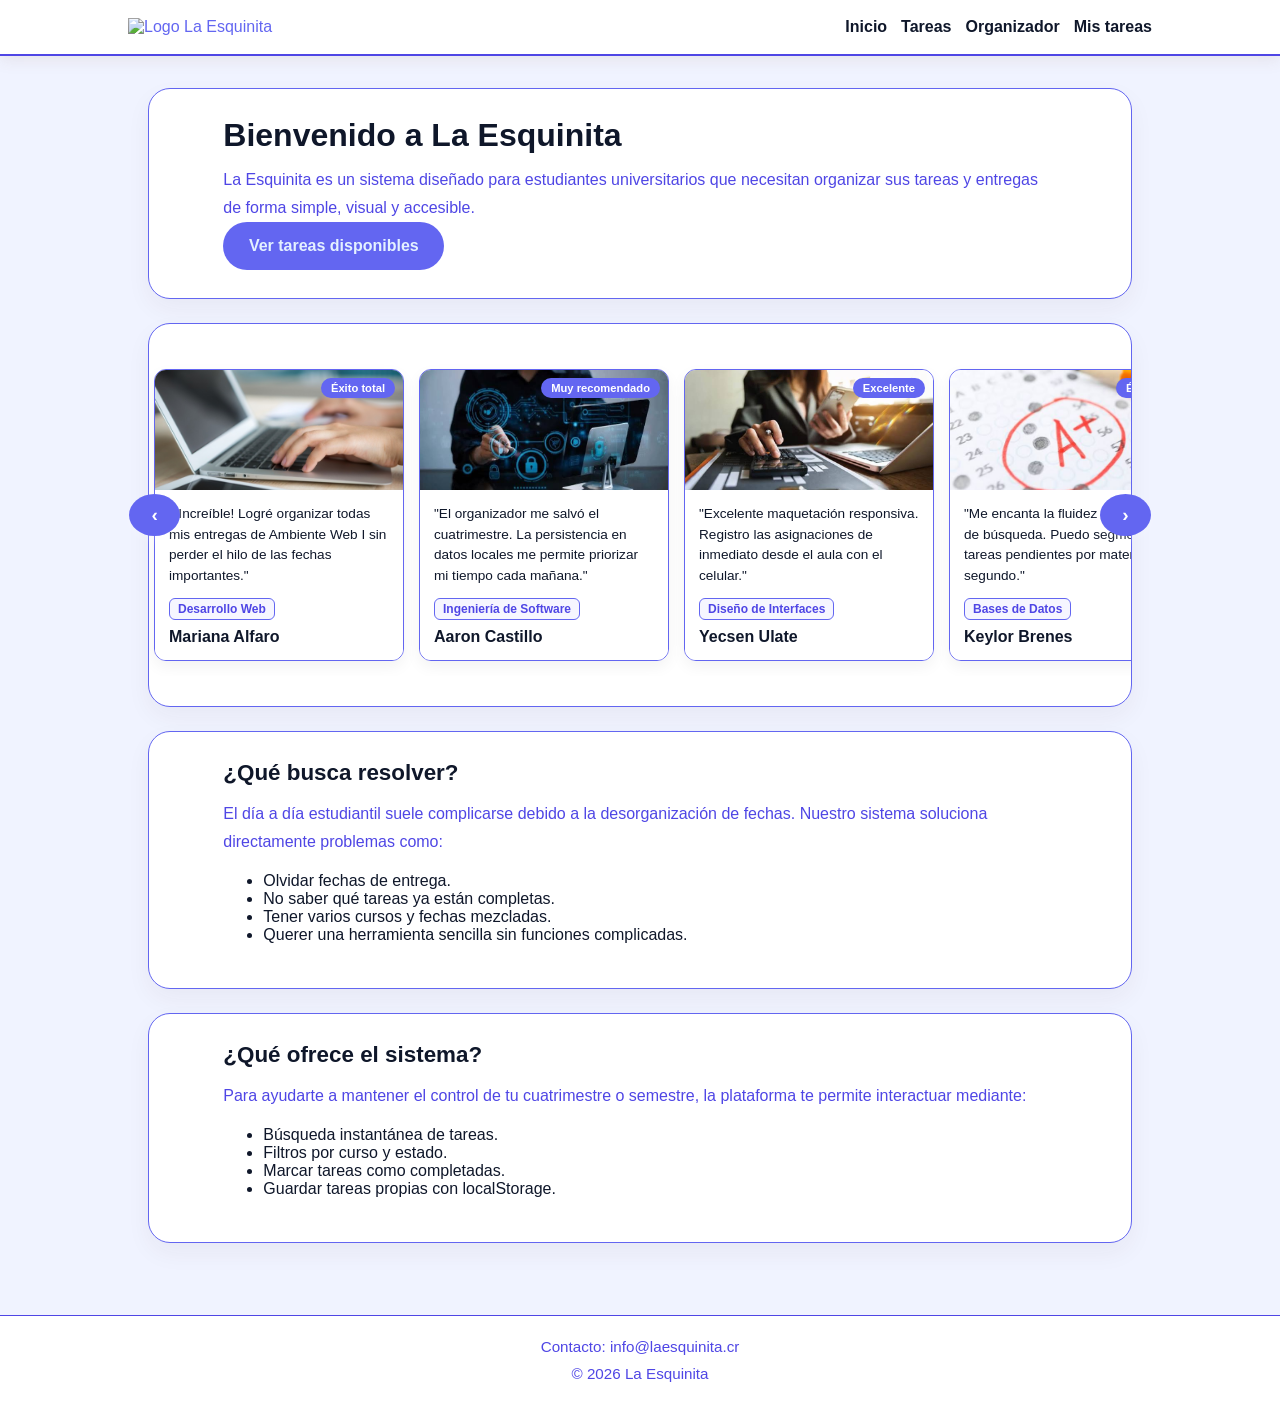
==== commit 404f5827: "CARRUSEL" ====
--- a/index.html
+++ b/index.html
@@ -1,78 +1,88 @@
 <!DOCTYPE html>
 <html lang="es">
+
 <head>
     <meta charset="UTF-8">
     <meta name="viewport" content="width=device-width, initial-scale=1.0">
-    <meta name="description" content="La Esquinita - Organiza tus tareas universitarias y controla tus entregas desde cualquier dispositivo." />
-    <meta name="keywords" content="tareas universitarias, organización, calendario, pendientes, localStorage, La Esquinita" />
+    <meta name="description"
+        content="La Esquinita - Organiza tus tareas universitarias y controla tus entregas desde cualquier dispositivo." />
+    <meta name="keywords"
+        content="tareas universitarias, organización, calendario, pendientes, localStorage, La Esquinita" />
     <link rel="stylesheet" href="css/styles.css">
     <title>La Esquinita | Inicio</title>
 </head>
+
 <body>
-<header>
-    <div class="container">
-        <div class="brand-header">
-            <img src="asset/images/logo2.5.png" alt="Logo La Esquinita" class="logo-img">
+    <header>
+        <div class="container">
+            <div class="brand-header">
+                <img src="asset/images/logo2.5.png" alt="Logo La Esquinita" class="logo-img">
+            </div>
+            <nav>
+                <ul>
+                    <li><a href="index.html" class="active">Inicio</a></li>
+                    <li><a href="tareas.html">Tareas</a></li>
+                    <li><a href="Organizador.html">Organizador</a></li>
+                    <li><a href="misTareas.html">Mis tareas</a></li>
+                </ul>
+            </nav>
         </div>
-        <nav>
-            <ul>
-                <li><a href="index.html" class="active">Inicio</a></li>
-                <li><a href="tareas.html">Tareas</a></li>
-                <li><a href="Organizador.html">Organizador</a></li>
-                <li><a href="misTareas.html">Mis tareas</a></li>
-            </ul>
-        </nav>
-    </div>
-</header>
-<main>
-    <section class="hero-section">
+    </header>
+    <main>
+        <section class="hero-section">
+            <div class="container">
+                <h1>Bienvenido a La Esquinita</h1>
+                <p>La Esquinita es un sistema diseñado para estudiantes universitarios que necesitan organizar sus
+                    tareas y entregas de forma simple, visual y accesible.</p>
+                <div class="button-row">
+                    <a class="button button-primary button-main-action" href="tareas.html">Ver tareas disponibles</a>
+                </div>
+            </div>
+        </section>
+        <section class="testimonials-section">
+            <div class="carousel-wrapper">
+                <button class="carousel-btn prev-btn" id="carousel-prev" type="button">‹</button>
+
+                <div id="testimonials-container" class="testimonials-grid"></div>
+
+                <button class="carousel-btn next-btn" id="carousel-next" type="button">›</button>
+            </div>
+        </section>
+        <section class="problem-section">
+            <div class="container">
+                <h2>¿Qué busca resolver?</h2>
+                <p>El día a día estudiantil suele complicarse debido a la desorganización de fechas. Nuestro sistema
+                    soluciona directamente problemas como:</p>
+                <ul>
+                    <li>Olvidar fechas de entrega.</li>
+                    <li>No saber qué tareas ya están completas.</li>
+                    <li>Tener varios cursos y fechas mezcladas.</li>
+                    <li>Querer una herramienta sencilla sin funciones complicadas.</li>
+                </ul>
+            </div>
+        </section>
+        <section class="features-section">
+            <div class="container">
+                <h2>¿Qué ofrece el sistema?</h2>
+                <p>Para ayudarte a mantener el control de tu cuatrimestre o semestre, la plataforma te permite
+                    interactuar mediante:</p>
+                <ul>
+                    <li>Búsqueda instantánea de tareas.</li>
+                    <li>Filtros por curso y estado.</li>
+                    <li>Marcar tareas como completadas.</li>
+                    <li>Guardar tareas propias con localStorage.</li>
+                </ul>
+            </div>
+        </section>
+    </main>
+    <footer>
         <div class="container">
-            <h1>Bienvenido a La Esquinita</h1>
-            <p>La Esquinita es un sistema diseñado para estudiantes universitarios que necesitan organizar sus tareas y entregas de forma simple, visual y accesible.</p>
-            <div class="button-row">
-                <a class="button button-primary button-main-action" href="tareas.html">Ver tareas disponibles</a>
-            </div>
+            <p>Contacto: info@laesquinita.cr</p>
+            <p>© 2026 La Esquinita</p>
         </div>
-    </section>
-   <section class="testimonials-section">
-    <div class="container">
-        <h2>Lista de recomendaciones</h2>
-        
-        <div id="testimonials-container" class="testimonials-grid"></div>
-    </div>
-</section>
-    <section class="problem-section">
-        <div class="container">
-            <h2>¿Qué busca resolver?</h2>
-            <p>El día a día estudiantil suele complicarse debido a la desorganización de fechas. Nuestro sistema soluciona directamente problemas como:</p>
-            <ul>
-                <li>Olvidar fechas de entrega.</li>
-                <li>No saber qué tareas ya están completas.</li>
-                <li>Tener varios cursos y fechas mezcladas.</li>
-                <li>Querer una herramienta sencilla sin funciones complicadas.</li>
-            </ul>
-        </div>
-    </section>
-    <section class="features-section">
-        <div class="container">
-            <h2>¿Qué ofrece el sistema?</h2>
-            <p>Para ayudarte a mantener el control de tu cuatrimestre o semestre, la plataforma te permite interactuar mediante:</p>
-            <ul>
-                <li>Búsqueda instantánea de tareas.</li>
-                <li>Filtros por curso y estado.</li>
-                <li>Marcar tareas como completadas.</li>
-                <li>Guardar tareas propias con localStorage.</li>
-            </ul>
-        </div>
-    </section>
-</main>
-<footer>
-    <div class="container">
-        <p>Contacto: info@laesquinita.cr</p>
-        <p>© 2026 La Esquinita</p>
-    </div>
-</footer>
-<script src="js/inicio.js"></script>
-<script src="data/testimonios.json"></script>
+    </footer>
+    <script src="js/inicio.js"></script>
+    <script src="data/testimonios.json"></script>
 </body>
+
 </html>
--- a/css/styles.css
+++ b/css/styles.css
@@ -2,22 +2,26 @@
    LA ESQUINITA - ESTILOS GENERALES
    Contiene colores, tipografía y configuración base
 ===================================================== */
-
 :root {
-    color-scheme: dark;
+    color-scheme: light;
     font-family: 'Poppins', sans-serif;
     font-size: 16px;
 
-    --bg: #000000;                 /* Fondo Absoluto - Negrura pura */
-    --bg-seccion: #05080e;         /* Fondo Secciones - Gris terminal */
-    --card: #0b111a;               /* Fondo Tarjetas - Azul medianoche tech */
-    --neon-green: #39ff14;         /* Verde Matrix - Títulos y elementos principales */
-    --neon-red: #ff003c;           /* Cyberpunk Coral - Alertas, bordes de menú y footer */
-    --text-bright: #ffffff;        /* Texto Blanco Puro - Máxima prioridad */
-    --text-muted: #8899a6;         /* Gris Plateado Suave - Párrafos y descripciones */
-    --border-tech: #162235;        /* Línea Cibernética - Bordes estructurales discretos */
-}
-
+    /* Nuevos Fondos Vivos y Limpios */
+    --bg: #f0f3ff;                 /* Fondo General - Azul sutil muy fresco y moderno */
+    --bg-seccion: #ffffff;         /* Fondo Secciones - Blanco puro para alto contraste */
+    --card: #f8fafc;               /* Fondo Tarjetas - Gris azulado ultra limpio */
+    
+    /* Nueva Paleta Eléctrica de Contraste */
+    --brand-light: #6366f1;        /* Índigo Eléctrico / Vivo para destacar */
+    --brand-medium: #4f46e5;       /* Azul Real Intenso para estados activos y enlaces */
+    --brand-dark: #0f172a;         /* Azul Oscuro Profundo (Casi negro) para textos principales */
+    
+    /* Colores de Estado Solicitados (Vivos) */
+    --estado-rojo: #ff4d4d;        /* Pendiente / Eliminar */
+    --estado-verde: #00ddb3;       /* Completada (Un verde turquesa ultra vivo) */
+    --estado-naranja: #ff9f1c;     /* En proceso */
+}
 /* =====================================================
    CONFIGURACIÓN GENERAL
 ===================================================== */
@@ -30,11 +34,11 @@
     margin: 0;
     padding: 0;
     background: var(--bg);
-    color: var(--text);
+    color: var(--brand-dark);
 }
 
 .container {
-    width: min(1024px,90%);
+    width: min(1024px, 90%);
     margin: 0 auto;
 }
 
@@ -44,9 +48,10 @@
 
 header {
     background: var(--bg-seccion);
-    color: var(--neon-green);
+    color: var(--brand-light);
     padding: 18px 0;
-    border-bottom: 1px solid var(--border-tech);
+    border-bottom: 2px solid var(--brand-medium); 
+    box-shadow: 0 4px 15px rgba(140, 90, 60, 0.1);
 }
 
 header .container {
@@ -57,14 +62,14 @@
 
 /* Logo */
 .brand-header {
-    display:flex;
-    align-items:center;
+    display: flex;
+    align-items: center;
 }
 
 .logo-img {
-    width:340px;
-    height:auto;
-    display:block;
+    width: 340px;
+    height: auto;
+    display: block;
 }
 
 /* Navegación */
@@ -78,15 +83,15 @@
 }
 
 nav a {
-    color: var(--text-bright);
+    color: var(--brand-dark);
     text-decoration: none;
     font-weight: 600;
-    transition: color 0.2s ease;
+    transition: color 0.25s ease;
 }
 
 nav a:hover,
 nav a:focus {
-    color: var(--neon-green);
+    color: var(--brand-light);
 }
 
 /* =====================================================
@@ -101,9 +106,9 @@
 /* Cada sección del sitio */
 section {
     background: var(--bg-seccion);
-    border: 1px solid var(--border-tech);
+    border: 1px solid var(--brand-light);
     border-radius: 22px;
-    box-shadow: 0 18px 32px rgba(0, 0, 0, 0.5); /* Sombra oscura más acorde al tema */
+    box-shadow: 0 10px 25px rgba(75, 46, 43, 0.05);
     padding: 28px;
     margin-bottom: 24px;
 }
@@ -112,7 +117,7 @@
 h1,
 h2,
 h3 {
-    color: var(--neon-green);
+    color: var(--brand-dark);
     margin-top: 0;
 }
 
@@ -129,367 +134,12 @@
 p {
     line-height: 1.75;
     margin: 0;
-    color: var(--text-muted);
-}
-
-/* =====================================================
-   BOTONES GENERALES
-===================================================== */
-.button,
-a.button {
-    display: inline-block;
-    padding: 0.95rem 1.6rem;
-    border-radius: 999px;
-    text-decoration: none;
-    font-weight: 600;
-    cursor: pointer;
-    transition: transform .2s ease, background .25s ease;
-}
-
-.button-primary {
-    background: var(--neon-green);
-    color: #000000;
-    border: none;
-}
-
-.button-primary:hover {
-    background: #2ecc10; 
-}
-
-/* =====================================================
-   TARJETAS DE ESTADÍSTICAS
-   Usadas en Inicio y Mis tareas
-===================================================== */
-
-.stats-grid {
-    display: grid;
-    grid-template-columns: repeat(3, minmax(160px, 1fr));
-    gap: 18px;
-    margin-top: 18px;
-}
-
-.stat-card {
-    background: var(--card);
-    border: 1px solid var(--border-tech);
-    border-radius: 18px;
-    padding: 20px;
-}
-
-/* =====================================================
-   TARJETAS DE TAREAS
-===================================================== */
-
-.tasks-grid {
-    display: grid;
-    grid-template-columns: 1fr;
-    gap: 18px;
-}
-
-.task-card {
-    background: var(--card);
-    border-radius: 18px;
-    padding: 20px;
-    border: 1px solid var(--border-tech);
-}
-
-.task-top {
-    display: flex;
-    justify-content: space-between;
-    gap: 16px;
-    flex-wrap: wrap;
-    align-items: center;
-}
-
-.task-course {
-    color: var(--neon-green);
-    font-weight: 600;
-}
-
-.task-description {
-    margin-bottom: 20px;
-    color: var(--text-muted);
-}
-
-.task-meta {
-    display: flex;
-    justify-content: space-between;
-    flex-wrap: wrap;
-    gap: 14px;
-}
-
-/* =====================================================
-   ESTADOS DE LAS TAREAS
-===================================================== */
-
-.status-chip {
-    display: inline-flex;
-    padding: 8px 12px;
-    border-radius: 999px;
-    font-size: .85rem;
-    font-weight: 700;
-}
-
-.status-pendiente {
-    background: rgba(255, 0, 60, 0.15);
-    color: var(--neon-red);
-}
-
-.status-completada {
-    background: rgba(57, 255, 20, 0.15);
-    color: var(--neon-green);
-}
-
-/* =====================================================
-   FORMULARIO DEL ORGANIZADOR
-   Divide pantalla en:
-   formulario | vista previa
-===================================================== */
-.task-layout {
-    display: grid;
-    grid-template-columns: 1fr 1fr;
-    gap: 24px;
-    align-items: start;
-}
-
-/* Contenedor del formulario */
-.task-form {
-    background: var(--bg-seccion);
-    border-radius: 22px;
-    padding: 28px;
-    border: 1px solid var(--border-tech);
-    box-shadow: 0 18px 32px rgba(0, 0, 0, 0.5);
-}
-
-/* Espacio entre campos */
-.task-form .form-group {
-    display: grid;
-    gap: 10px;
-    margin-bottom: 18px;
-}
-
-/* Nombre de los campos */
-.task-form label {
-    font-weight: 600;
-    color: var(--neon-green);
-}
-
-/* Inputs, select y textarea */
-input,
-select,
-textarea {
-    width: 100%;
-    padding: 14px 16px;
-    border: 1px solid var(--border-tech);
-    border-radius: 14px;
-    font: inherit;
-    color: var(--text-bright);
-    background: var(--card);
-}
-
-textarea {
-    min-height: 120px;
-    resize: vertical;
-}
-
-input:focus,
-select:focus,
-textarea:focus {
-    outline: 2px solid var(--neon-green);
-}
-
-/* =====================================================
-   BOTÓN AGREGAR TAREA
-===================================================== */
-
-#btnAgregarTarea {
-    background: var(--neon-green);
-    color: #000000;
-    border: none;
-    padding: 14px 24px;
-    border-radius: 999px;
-    font-weight: 600;
-    cursor: pointer;
-    transition: transform .2s ease, background .25s ease;
-}
-
-#btnAgregarTarea:hover {
-    background: #2ecc10;
-    transform: translateY(-2px);
-}
-
-/* =====================================================
-   VISTA PREVIA
-   Muestra la información antes de guardar
-===================================================== */
-
-.task-preview {
-    background: var(--card);
-    border-radius: 22px;
-    padding: 28px;
-    border: 1px solid var(--border-tech);
-    min-height: 350px;
-}
-
-.task-preview h3 {
-    color: var(--neon-green);
-    margin-bottom: 20px;
-}
-
-.task-preview p {
-    margin-bottom: 12px;
-    color: var(--text-bright);
-}
-
-/* =====================================================
-   FILTROS DE MIS TAREAS
-   Los coloca de forma horizontal
-===================================================== */
-
-.filters-horizontal {
-    display:flex;
-    gap:15px;
-    flex-wrap:wrap;
-    align-items:center;
-}
-
-.filters-horizontal select,
-.filters-horizontal input {
-    flex:1;
-    min-width:180px;
-}
-
-/* =====================================================
-   TARJETAS GENERADAS DESDE JAVASCRIPT
-===================================================== */
-
-.user-task-card {
-    background: var(--card);
-    border-radius: 18px;
-    padding: 20px;
-    border: 1px solid var(--border-tech);
-    margin-bottom: 18px;
-}
-
-.user-task-card h3 {
-    color: var(--neon-green);
-}
-
-/* Información de la tarea */
-.task-info {
-    margin-bottom: 15px;
-    color: var(--text-muted);
-}
-
-/* =====================================================
-   BOTONES DENTRO DE LAS TAREAS
-===================================================== */
-
-.task-buttons {
-    display: flex;
-    gap: 10px;
-    flex-wrap: wrap;
-}
-
-.complete-button {
-    background: var(--neon-green);
-    color: #000000;
-    border: none;
-    padding: 10px 18px;
-    border-radius: 999px;
-    cursor: pointer;
-    font-weight: 600;
-    transition: background 0.25s ease;
-}
-
-.complete-button:hover {
-    background: #2ecc10;
-}
-
-.delete-button {
-    background: var(--neon-red);
-    color: var(--text-bright);
-    border: none;
-    padding: 10px 18px;
-    border-radius: 999px;
-    cursor: pointer;
-    font-weight: 600;
-    transition: background 0.25s ease;
-}
-
-.delete-button:hover {
-    background: #b3002a; /* Un tono rojo más oscuro para el hover */
-}
-
-/* =====================================================
-   MENSAJE CUANDO NO EXISTEN TAREAS
-===================================================== */
-
-.empty-state {
-    margin-top: 14px;
-    color: var(--text-muted);
-}
-
-/* =====================================================
-   PIE DE PÁGINA
-===================================================== */
-footer {
-    background: var(--bg-seccion);
-    color: var(--text-muted);
-    text-align: center;
-    padding: 18px 20px;
-    font-size: .95rem;
-    border-top: 1px solid var(--neon-red); /* Borde característico del menú/footer */
-}
-
-/* =====================================================
-   DISEÑO RESPONSIVO
-   Para celulares y tablets
-===================================================== */
-
-@media(max-width:840px){
-
-    .stats-grid {
-        grid-template-columns:1fr;
-    }
-
-    .task-layout {
-        grid-template-columns:1fr;
-    }
-
-    .tasks-calendar-layout {
-        grid-template-columns:1fr;
-    }
-}
-
-@media(max-width:640px){
-    header .container {
-        flex-direction:column;
-        gap:15px;
-    }
-
-    .logo-img {
-        width:180px;
-    }
-
-    nav ul {
-        flex-direction:column;
-        text-align:center;
-    }
-
-    .filters-horizontal {
-        flex-direction:column;
-    }
-
-    .filters-horizontal select,
-    .filters-horizontal input {
-        width:100%;
-    }
-
-}
-
-/* ===============================
+    color: var(--brand-medium);
+}
+
+/* =====================================================
    BOTONES GENERALES DEL SISTEMA
-================================ */
+===================================================== */
 .button,
 button,
 a.button {
@@ -499,37 +149,411 @@
     text-decoration: none;
     font-weight: 600;
     cursor: pointer;
-    transition: transform .2s ease, background .25s ease;
+    transition: transform .2s ease, background .25s ease, box-shadow .25s ease;
 }
 
 /* Botón principal */
 .button-primary,
 #btnAgregarTarea {
-    background: var(--neon-green);
-    color: #000000;
+    background: var(--brand-light);
+    color: #e4f1ff;
     border: none;
 }
 
 .button-primary:hover,
 #btnAgregarTarea:hover {
-    background: #2ecc10;
+    background: var(--brand-medium);
     transform: translateY(-2px);
+    box-shadow: 0 4px 10px #e4f1ff;
 }
 
 /* Botón secundario */
 .button-secondary {
     background: transparent;
-    color: var(--neon-green);
-    border: 2px solid var(--neon-green);
+    color: var(--brand-light);
+    border: 2px solid var(--brand-light);
 }
 
 .button-secondary:hover {
-    background: rgba(57, 255, 20, 0.15);
-    color: var(--text-bright);
+    background: #e4f1ff;
+    color: var(--brand-dark);
     transform: translateY(-2px);
 }
 
-/* Sección contenedora con tu fondo principal */
+/* =====================================================
+   TARJETAS DE ESTADÍSTICAS
+===================================================== */
+
+.stats-grid {
+    display: grid;
+    grid-template-columns: repeat(3, minmax(160px, 1fr));
+    gap: 18px;
+    margin-top: 18px;
+}
+
+.stat-card {
+    background: var(--card);
+    border: 1px solid var(--brand-light);
+    border-radius: 18px;
+    padding: 20px;
+}
+
+/* =====================================================
+   TARJETAS DE TAREAS
+===================================================== */
+
+.tasks-grid {
+    display: grid;
+    grid-template-columns: 1fr;
+    gap: 18px;
+}
+
+.task-card {
+    background: var(--card);
+    border-radius: 18px;
+    padding: 20px;
+    border: 1px solid var(--brand-light);
+}
+
+.task-top {
+    display: flex;
+    justify-content: space-between;
+    gap: 16px;
+    flex-wrap: wrap;
+    align-items: center;
+}
+
+.task-course {
+    color: var(--brand-dark);
+    font-weight: 600;
+}
+
+.task-description {
+    margin-bottom: 20px;
+    color: var(--brand-medium);
+}
+
+.task-meta {
+    display: flex;
+    justify-content: space-between;
+    flex-wrap: wrap;
+    gap: 14px;
+}
+
+/* =====================================================
+   ESTADOS DE LAS TAREAS (CHIPS)
+===================================================== */
+
+.status-chip {
+    display: inline-flex;
+    padding: 8px 12px;
+    border-radius: 999px;
+    font-size: .85rem;
+    font-weight: 700;
+}
+
+/* Rojo para pendiente */
+.status-pendiente {
+    background: rgba(255, 77, 77, 0.15);
+    color: var(--estado-rojo);
+    border: 1px solid rgba(255, 77, 77, 0.3);
+}
+
+/* Verde para completada */
+.status-completada {
+    background: rgba(46, 196, 182, 0.15);
+    color: var(--estado-verde);
+    border: 1px solid rgba(46, 196, 182, 0.3);
+}
+
+/* =====================================================
+   FORMULARIO DEL ORGANIZADOR
+===================================================== */
+.task-layout {
+    display: grid;
+    grid-template-columns: 1fr 1fr;
+    gap: 24px;
+    align-items: start;
+}
+
+.task-form {
+    background: var(--bg-seccion);
+    border-radius: 22px;
+    padding: 28px;
+    border: 1px solid var(--brand-light);
+    box-shadow: 0 10px 25px rgba(75, 46, 43, 0.05);
+}
+
+.task-form .form-group {
+    display: grid;
+    gap: 10px;
+    margin-bottom: 18px;
+}
+
+.task-form label {
+    font-weight: 600;
+    color: var(--brand-dark);
+}
+
+input,
+select,
+textarea {
+    width: 100%;
+    padding: 14px 16px;
+    border: 1px solid var(--brand-light);
+    border-radius: 14px;
+    font: inherit;
+    color: var(--brand-dark);
+    background: var(--card);
+    transition: outline 0.2s ease, box-shadow 0.2s ease;
+}
+
+textarea {
+    min-height: 120px;
+    resize: vertical;
+}
+
+input:focus,
+select:focus,
+textarea:focus {
+    outline: 2px solid var(--brand-light);
+    box-shadow: 0 0 8px #f8fafc;
+}
+
+/* =====================================================
+   VISTA PREVIA
+===================================================== */
+
+.task-preview {
+    background: var(--card);
+    border-radius: 22px;
+    padding: 28px;
+    border: 1px solid var(--brand-light);
+    min-height: 350px;
+}
+
+.task-preview h3 {
+    color: var(--brand-dark);
+    margin-bottom: 20px;
+}
+
+.task-preview p {
+    margin-bottom: 12px;
+    color: var(--brand-dark);
+}
+
+/* =====================================================
+   FILTROS DE MIS TAREAS
+===================================================== */
+
+.filters-horizontal {
+    display: flex;
+    gap: 15px;
+    flex-wrap: wrap;
+    align-items: center;
+}
+
+.filters-horizontal select,
+.filters-horizontal input {
+    flex: 1;
+    min-width: 180px;
+}
+/* =====================================================
+   FILTROS DE TAREAS GENERALES (.controls-grid)
+===================================================== */
+
+/* El contenedor principal de los filtros */
+.controls-grid {
+    display: grid;
+    grid-template-columns: repeat(auto-fit, minmax(220px, 1fr));
+    gap: 16px;
+    width: 100%;
+    align-items: flex-end; /* Alinea los inputs y el botón por abajo */
+    margin-top: 15px;
+}
+
+/* Cada tarjeta interna que sostiene el label y el input */
+.control-card {
+    display: flex;
+    flex-direction: column;
+    gap: 8px; /* Separa el label del input para que no estén pegados */
+    width: 100%;
+}
+
+/* Estilo para las etiquetas de texto (Buscar tareas, Filtrar por...) */
+.control-card label {
+    font-weight: 600;
+    font-size: 0.9rem;
+    color: var(--brand-dark);
+}
+
+/* Aplicamos tu paleta viva y bordes redondeados a los inputs y selects de esta sección */
+.control-card input,
+.control-card select {
+    width: 100%;
+    height: 46px;                  /* Altura estandarizada */
+    padding: 10px 16px;            /* Espacio interno para las letras */
+    border: 1px solid var(--brand-light);
+    border-radius: 12px;
+    background-color: var(--card);
+    color: var(--brand-dark);
+    font-family: inherit;
+    font-size: 0.95rem;
+    box-sizing: border-box;
+    transition: border-color 0.2s, box-shadow 0.2s;
+}
+
+/* Efecto al hacer clic o escribir */
+.control-card input:focus,
+.control-card select:focus {
+    outline: none;
+    border-color: var(--brand-medium);
+    box-shadow: 0 0 0 3px rgba(99, 102, 241, 0.15);
+}
+
+/* La última tarjeta que tiene el texto de ayuda y el botón */
+.control-actions {
+    display: flex;
+    flex-direction: column;
+    justify-content: flex-end;
+}
+
+.control-actions .help-text {
+    font-size: 0.85rem;
+    color: var(--brand-medium);
+    margin: 0 0 4px 0; /* Despega ligeramente el texto descriptivo del botón */
+}
+
+/* Forzar que el botón de limpiar filtros mida lo mismo que los inputs */
+.button-limpiar-filtros {
+    width: 100%;
+    height: 46px;
+    border-radius: 12px;
+}
+
+/* =====================================================
+   TARJETAS GENERADAS DESDE JAVASCRIPT
+===================================================== */
+
+.user-task-card {
+    background: var(--card);
+    border-radius: 18px;
+    padding: 20px;
+    border: 1px solid var(--brand-light);
+    margin-bottom: 18px;
+}
+
+.user-task-card h3 {
+    color: var(--brand-dark);
+}
+
+.task-info {
+    margin-bottom: 15px;
+    color: var(--brand-medium);
+}
+
+/* =====================================================
+   BOTONES DENTRO DE LAS TAREAS
+===================================================== */
+
+.task-buttons {
+    display: flex;
+    gap: 10px;
+    flex-wrap: wrap;
+}
+
+.complete-button {
+    background: var(--brand-light);
+    color: #f8fafc;
+    border: none;
+    padding: 10px 18px;
+    border-radius: 999px;
+    cursor: pointer;
+    font-weight: 600;
+    transition: background 0.25s ease, transform 0.2s ease;
+}
+
+.complete-button:hover {
+    background: var(--brand-medium);
+    transform: translateY(-1px);
+}
+
+.delete-button {
+    background: var(--brand-dark);
+    color: #f8fafcF0;
+    border: none;
+    padding: 10px 18px;
+    border-radius: 999px;
+    cursor: pointer;
+    font-weight: 600;
+    transition: background 0.25s ease, transform 0.2s ease;
+}
+
+.delete-button:hover {
+    background: #ff4d4d;
+    transform: translateY(-1px);
+}
+
+/* =====================================================
+   MENSAJE CUANDO NO EXISTEN TAREAS
+===================================================== */
+
+.empty-state {
+    margin-top: 14px;
+    color: var(--brand-medium);
+}
+
+/* =====================================================
+   PIE DE PÁGINA
+===================================================== */
+footer {
+    background: var(--bg-seccion);
+    color: var(--brand-medium);
+    text-align: center;
+    padding: 18px 20px;
+    font-size: .95rem;
+    border-top: 1px solid var(--brand-medium); 
+}
+
+/* =====================================================
+   DISEÑO RESPONSIVO
+===================================================== */
+
+@media(max-width:840px){
+    .stats-grid {
+        grid-template-columns: 1fr;
+    }
+    .task-layout {
+        grid-template-columns: 1fr;
+    }
+    .tasks-calendar-layout {
+        grid-template-columns: 1fr;
+    }
+}
+
+@media(max-width:640px){
+    header .container {
+        flex-direction: column;
+        gap: 15px;
+    }
+    .logo-img {
+        width: 180px;
+    }
+    nav ul {
+        flex-direction: column;
+        text-align: center;
+    }
+    .filters-horizontal {
+        flex-direction: column;
+    }
+    .filters-horizontal select,
+    .filters-horizontal input {
+        width: 100%;
+    }
+}
+/* =====================================================
+   SECCIÓN DE TESTIMONIOS / RECOMENDACIONES (ESTABLE Y FIJO)
+===================================================== */
 .testimonials-section {
     padding: 30px 0;
     background-color: var(--bg);
@@ -537,116 +561,112 @@
 
 .testimonials-section h2 {
     text-align: center;
-    color: var(--neon-green);
+    color: var(--brand-dark);
     margin-bottom: 20px;
 }
 
-/* Fila de insignias superiores con tus colores */
-.badge-legend {
-    display: flex;
-    gap: 10px;
-    justify-content: center;
-    margin-bottom: 20px;
-}
-
-.badge-ref {
-    padding: 5px 12px;
-    border-radius: 20px;
-    font-size: 0.8rem;
-    font-weight: bold;
-}
-
-/* Contenedor HORIZONTAL hacia el lado (scroll lateral) */
+/* Envoltura del carrusel para posicionar las flechas */
+.carousel-wrapper {
+    position: relative;
+    width: 100%;
+    display: block;
+}
+
+/* Contenedor horizontal que oculta la barra de scroll */
 .testimonials-grid {
     display: flex;
-    flex-wrap: nowrap;
+    flex-wrap: nowrap !important; /* Fuerza una sola línea horizontal */
     gap: 15px;
-    padding: 15px;
+    padding: 15px 5px;
     overflow-x: auto;
     scroll-behavior: smooth;
-}
-
-/* Personalización de la barra de scroll para que se vea sutil */
+    scrollbar-width: none; /* Oculta en Firefox */
+}
+
 .testimonials-grid::-webkit-scrollbar {
-    height: 8px;
-}
-.testimonials-grid::-webkit-scrollbar-thumb {
-    background: var(--border-tech);
-    border-radius: 4px;
-}
-.testimonials-grid::-webkit-scrollbar-thumb:hover {
-    background: var(--neon-green);
-}
-
-/* Tarjeta base MÁS PEQUEÑA y compacta */
+    display: none !important; /* Oculta en Chrome, Safari y Edge */
+}
+
+/* =====================================================
+   TARJETAS: Forzamos el tamaño pequeño original (250px)
+===================================================== */
 .custom-recommendation-card {
-    background: var(--card);
-    border-radius: 10px;
+    background: var(--bg-seccion, #ffffff);
+    border-radius: 12px;
     overflow: hidden;
-    box-shadow: 0 4px 12px rgba(0, 0, 0, 0.5);
-    border: 1px solid var(--border-tech);
+    box-shadow: 0 6px 15px rgba(0, 0, 0, 0.05);
+    border: 1px solid var(--brand-light);
     display: flex;
     flex-direction: column;
     position: relative;
-    flex: 0 0 250px;
-    transition: transform 0.2s, border-color 0.2s;
+    
+    /* Bloqueo estricto de tamaño para que no se hagan gigantes */
+    flex: 0 0 250px !important;
+    width: 250px !important;
+    min-width: 250px !important;
+    max-width: 250px !important;
+    
+    transition: transform 0.2s ease;
 }
 
 .custom-recommendation-card:hover {
     transform: translateY(-3px);
-    border-color: var(--neon-green);
-}
-
-/* Contenedor de imagen más baja */
+    border-color: var(--brand-medium);
+}
+
+/* Contenedor de la foto dentro de la tarjeta */
 .card-image-wrapper {
     position: relative;
-    width: 100%;
-    height: 120px;
-}
-
+    width: 100% !important;
+    height: 120px !important; /* Altura fija original */
+    min-height: 120px !important;
+    max-height: 120px !important;
+    overflow: hidden;
+}
+
+/* Forzamos a la imagen gigante a encajar perfectamente aquí adentro */
 .card-image-wrapper img {
-    width: 100%;
-    height: 100%;
-    object-fit: cover;
-    filter: grayscale(20%) contrast(110%);
-}
-
-/* Chips de estados sobre la foto */
+    width: 100% !important;
+    height: 100% !important;
+    object-fit: cover !important;
+}
+
 .status-badge-floating {
     position: absolute;
     top: 8px;
     right: 8px;
-    padding: 3px 8px;
-    border-radius: 10px;
+    padding: 4px 10px;
+    border-radius: 20px;
     font-size: 0.7rem;
     font-weight: bold;
-    color: #000000;
-    background-color: var(--neon-green);
-}
-
-/* Cuerpo de la tarjeta */
+    color: #ffffff;
+    background-color: var(--brand-light);
+    z-index: 2;
+}
+
+/* Cuerpo del texto */
 .card-content-body {
-    padding: 12px;
+    padding: 14px;
     display: flex;
     flex-direction: column;
     flex-grow: 1;
+    background: var(--bg-seccion, #ffffff);
 }
 
 .card-comment-text {
     font-size: 0.85rem;
-    color: var(--text-muted);
-    line-height: 1.4;
-    margin: 0 0 10px 0;
-    min-height: 60px;
-}
-
-/* Chip de categoría de curso */
+    color: var(--brand-dark);
+    line-height: 1.5;
+    margin: 0 0 12px 0;
+    min-height: 65px;
+}
+
 .course-tag {
     display: inline-block;
     align-self: flex-start;
-    background-color: var(--bg-seccion);
-    color: var(--neon-green);
-    border: 1px solid var(--border-tech);
+    background-color: rgba(99, 102, 241, 0.06);
+    color: var(--brand-medium);
+    border: 1px solid var(--brand-light);
     padding: 3px 8px;
     border-radius: 6px;
     font-size: 0.75rem;
@@ -656,43 +676,92 @@
 
 .card-content-body h3 {
     font-size: 1rem;
-    color: var(--text-bright);
-    margin: 0 0 8px 0;
-}
-
-/* Clases de estados según tu paleta */
-.disponible { 
-    background-color: rgba(57, 255, 20, 0.15); 
-    color: var(--neon-green); 
-    border: 1px solid var(--neon-green); 
-}
-.pocos-cupos { 
-    background-color: rgba(255, 0, 60, 0.15); 
-    color: var(--neon-red); 
-    border: 1px solid var(--neon-red); 
-}
-.evento-lleno { 
-    background-color: var(--border-tech); 
-    color: var(--text-muted); 
-    border: 1px solid var(--border-tech); 
-}
-
-/* Botón de acción con tus colores */
-.action-card-button {
-    background-color: transparent;
-    color: var(--neon-green);
-    border: 1px solid var(--neon-green);
-    padding: 8px 14px;
-    border-radius: 5px;
+    color: var(--brand-dark);
+    margin: 0;
+}
+
+/* =====================================================
+   SECCIÓN DE TESTIMONIOS / RECOMENDACIONES (CARRUSEL)
+===================================================== */
+.testimonials-section {
+    padding: 30px 0;
+    background-color: #ffffff !important; /* <--- AQUÍ: Forzamos blanco puro en TODO el contenedor grande */
+}
+
+.testimonials-section h2 {
+    text-align: center;
+    color: var(--brand-dark);
+    margin-bottom: 20px;
+}
+
+/* Envoltura principal para contener las flechas flotantes */
+.carousel-wrapper {
+    position: relative;
+    width: 100%;
+    display: block;
+    background-color: #ffffff !important; /* Asegura blanco en la envoltura */
+}
+
+/* Contenedor de la tira horizontal de tarjetas */
+.testimonials-grid {
+    display: flex;
+    flex-wrap: nowrap !important; 
+    gap: 15px;
+    padding: 15px 5px;
+    overflow-x: auto;
+    scroll-behavior: smooth;
+    background-color: #ffffff !important; /* Asegura blanco detrás de la tira */
+    
+    /* Ocultar barra de scroll en Firefox y Edge antiguo */
+    scrollbar-width: none; 
+    -ms-overflow-style: none; 
+}
+
+/* Ocultar barra de scroll en Chrome, Safari y Edge Moderno */
+.testimonials-grid::-webkit-scrollbar {
+    display: none !important;
+}
+
+/* =====================================================
+   BOTONES DE NAVEGACIÓN (FLECHAS FLOTANTES)
+===================================================== */
+.carousel-btn {
+    position: absolute;
+    top: 50%;                    /* Baja el botón al centro de la tarjeta */
+    transform: translateY(-50%); /* Ajuste geométrico perfecto */
+    background: var(--brand-light, #6366f1);
+    color: white;
+    border: none;
+    width: 42px;
+    height: 42px;
+    border-radius: 50%;
+    font-size: 1.2rem;
     font-weight: bold;
-    font-size: 0.8rem;
     cursor: pointer;
-    align-self: flex-start;
-    margin-top: auto;
-    transition: background-color 0.2s, color 0.2s;
-}
-
-.action-card-button:hover {
-    background-color: var(--neon-green);
-    color: #000000;
+    z-index: 10;
+    display: flex;
+    align-items: center;
+    justify-content: center;
+    box-shadow: 0 4px 12px rgba(255, 255, 255, 0.2);
+    transition: background-color 0.2s, transform 0.2s;
+}
+
+.carousel-btn:hover {
+    background: var(--brand-medium, #4f46e5);
+    transform: translateY(-50%) scale(1.1);
+}
+
+/* Posicionamiento por fuera de los bordes laterales */
+.prev-btn {
+    left: -20px;
+}
+
+.next-btn {
+    right: -20px;
+}
+
+/* Ajuste responsivo para que no se corten en pantallas de teléfonos */
+@media (max-width: 768px) {
+    .prev-btn { left: 2px; }
+    .next-btn { right: 2px; }
 }
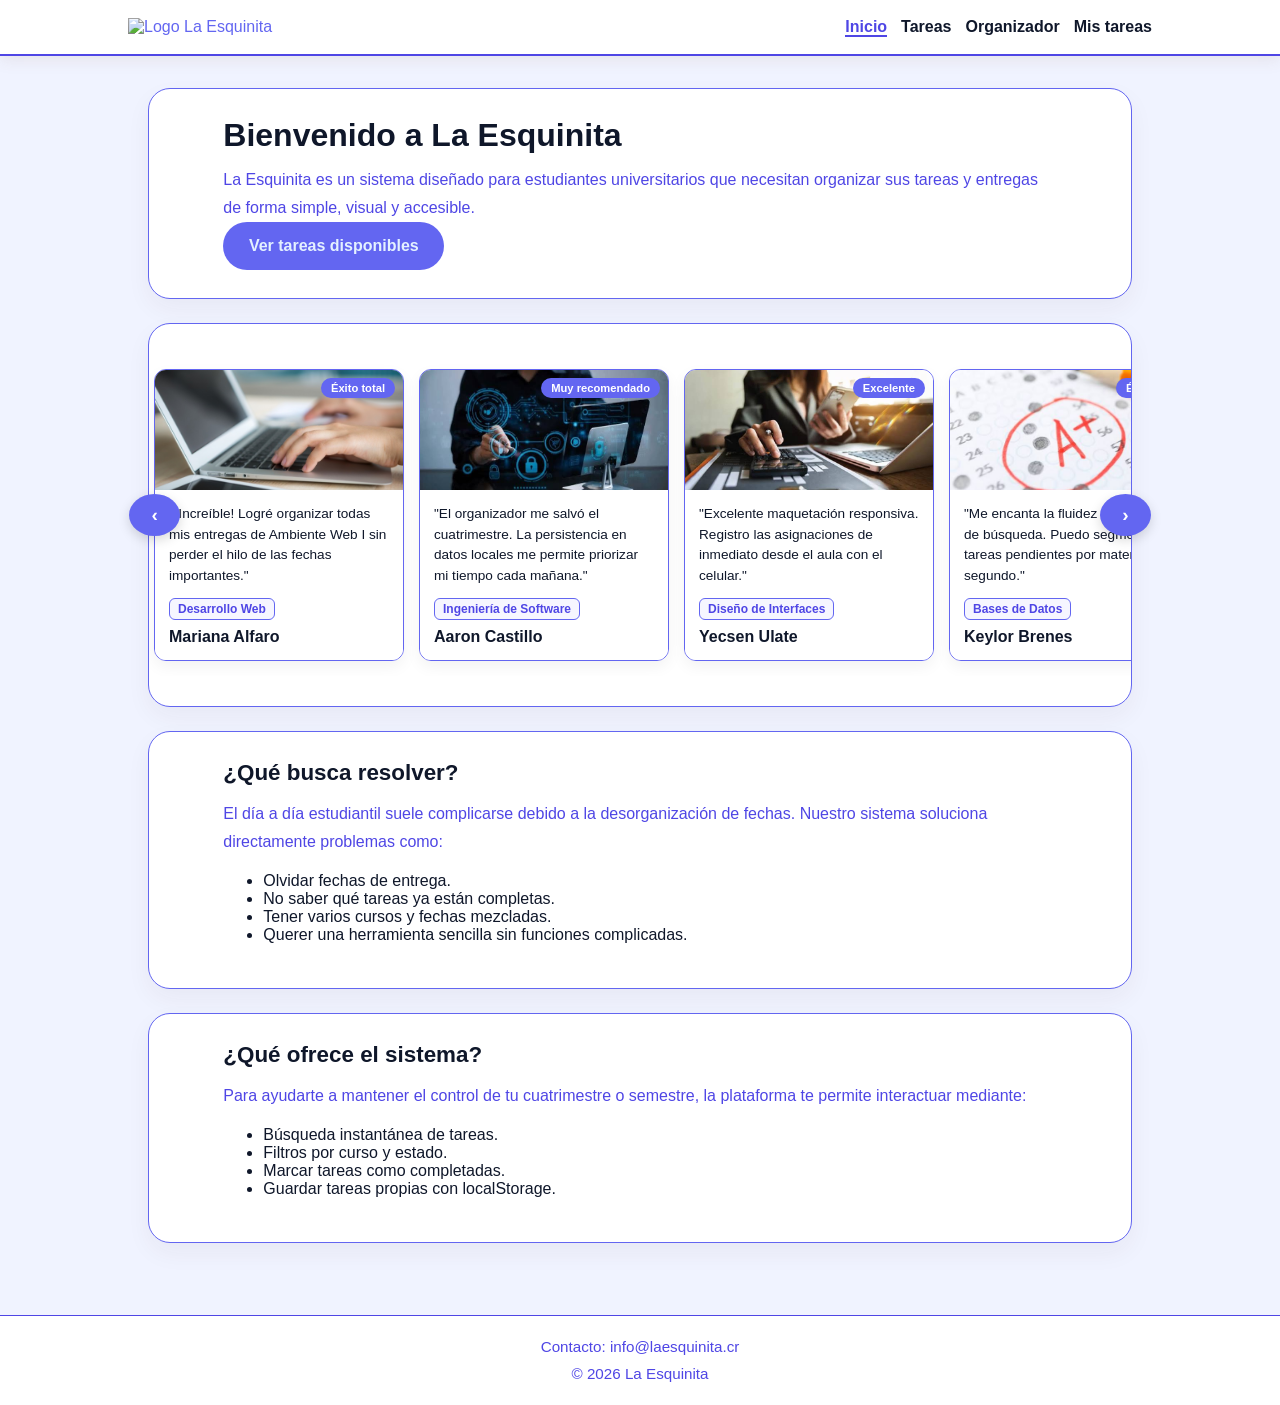
==== commit c6419f29: "cambios finales" ====
--- a/index.html
+++ b/index.html
@@ -82,7 +82,6 @@
         </div>
     </footer>
     <script src="js/inicio.js"></script>
-    <script src="data/testimonios.json"></script>
 </body>
 
 </html>
--- a/css/styles.css
+++ b/css/styles.css
@@ -7,25 +7,25 @@
     font-family: 'Poppins', sans-serif;
     font-size: 16px;
 
-    /* Nuevos Fondos Vivos y Limpios */
-    --bg: #f0f3ff;                 /* Fondo General - Azul sutil muy fresco y moderno */
-    --bg-seccion: #ffffff;         /* Fondo Secciones - Blanco puro para alto contraste */
+    /* Fondos Vivos, Limpios y Contraste de Bloques */
+    --bg: #f0f3ff;                 /* Fondo General - Azul sutil fresco y moderno */
+    --bg-seccion: #ffffff;         /* Fondo Secciones - Blanco puro estricto para alto contraste */
     --card: #f8fafc;               /* Fondo Tarjetas - Gris azulado ultra limpio */
     
-    /* Nueva Paleta Eléctrica de Contraste */
+    /* Paleta Eléctrica de Contraste */
     --brand-light: #6366f1;        /* Índigo Eléctrico / Vivo para destacar */
     --brand-medium: #4f46e5;       /* Azul Real Intenso para estados activos y enlaces */
-    --brand-dark: #0f172a;         /* Azul Oscuro Profundo (Casi negro) para textos principales */
+    --brand-dark: #0f172a;         /* Azul Oscuro Profundo para textos principales */
     
-    /* Colores de Estado Solicitados (Vivos) */
+    /* Colores de Estado Solicitados (Vibrantes para Chips y Acciones) */
     --estado-rojo: #ff4d4d;        /* Pendiente / Eliminar */
-    --estado-verde: #00ddb3;       /* Completada (Un verde turquesa ultra vivo) */
-    --estado-naranja: #ff9f1c;     /* En proceso */
-}
+    --estado-verde: #00ddb3;       /* Completada (Verde turquesa ultra vivo) */
+    --estado-naranja: #ff9f1c;     /* En proceso / Pendiente aparte */
+}
+
 /* =====================================================
    CONFIGURACIÓN GENERAL
 ===================================================== */
-
 * {
     box-sizing: border-box;
 }
@@ -45,7 +45,6 @@
 /* =====================================================
    ENCABEZADO Y MENÚ PRINCIPAL
 ===================================================== */
-
 header {
     background: var(--bg-seccion);
     color: var(--brand-light);
@@ -94,6 +93,12 @@
     color: var(--brand-light);
 }
 
+/* Enlace activo de navegación */
+nav a.active {
+    color: var(--brand-medium);
+    border-bottom: 2px solid var(--brand-medium);
+}
+
 /* =====================================================
    CONTENIDO PRINCIPAL
 ===================================================== */
@@ -103,7 +108,7 @@
     padding: 32px 20px 48px;
 }
 
-/* Cada sección del sitio */
+/* Cada sección del sitio con fondo blanco estricto */
 section {
     background: var(--bg-seccion);
     border: 1px solid var(--brand-light);
@@ -114,9 +119,7 @@
 }
 
 /* Títulos */
-h1,
-h2,
-h3 {
+h1, h2, h3 {
     color: var(--brand-dark);
     margin-top: 0;
 }
@@ -140,9 +143,7 @@
 /* =====================================================
    BOTONES GENERALES DEL SISTEMA
 ===================================================== */
-.button,
-button,
-a.button {
+.button, button, a.button {
     display: inline-block;
     padding: 0.95rem 1.6rem;
     border-radius: 999px;
@@ -153,18 +154,16 @@
 }
 
 /* Botón principal */
-.button-primary,
-#btnAgregarTarea {
+.button-primary, #btnAgregarTarea {
     background: var(--brand-light);
     color: #e4f1ff;
     border: none;
 }
 
-.button-primary:hover,
-#btnAgregarTarea:hover {
+.button-primary:hover, #btnAgregarTarea:hover {
     background: var(--brand-medium);
     transform: translateY(-2px);
-    box-shadow: 0 4px 10px #e4f1ff;
+    box-shadow: 0 4px 10px rgba(99, 102, 241, 0.3);
 }
 
 /* Botón secundario */
@@ -183,7 +182,6 @@
 /* =====================================================
    TARJETAS DE ESTADÍSTICAS
 ===================================================== */
-
 .stats-grid {
     display: grid;
     grid-template-columns: repeat(3, minmax(160px, 1fr));
@@ -199,9 +197,8 @@
 }
 
 /* =====================================================
-   TARJETAS DE TAREAS
-===================================================== */
-
+   TARJETAS DE TAREAS GENERALES
+===================================================== */
 .tasks-grid {
     display: grid;
     grid-template-columns: 1fr;
@@ -241,9 +238,8 @@
 }
 
 /* =====================================================
-   ESTADOS DE LAS TAREAS (CHIPS)
-===================================================== */
-
+   ESTADOS DE LAS TAREAS (CHIPS SARRADOS A VARIABLES VIVAS)
+===================================================== */
 .status-chip {
     display: inline-flex;
     padding: 8px 12px;
@@ -252,18 +248,25 @@
     font-weight: 700;
 }
 
-/* Rojo para pendiente */
+/* Rojo vivo para pendiente */
 .status-pendiente {
-    background: rgba(255, 77, 77, 0.15);
+    background: rgba(255, 77, 77, 0.12);
     color: var(--estado-rojo);
     border: 1px solid rgba(255, 77, 77, 0.3);
 }
 
-/* Verde para completada */
+/* Verde vivo para completada */
 .status-completada {
-    background: rgba(46, 196, 182, 0.15);
+    background: rgba(0, 221, 179, 0.12);
     color: var(--estado-verde);
-    border: 1px solid rgba(46, 196, 182, 0.3);
+    border: 1px solid rgba(0, 221, 179, 0.3);
+}
+
+/* Naranja vivo para en proceso / pendiente aparte */
+.status-proceso {
+    background: rgba(255, 159, 28, 0.12);
+    color: var(--estado-naranja);
+    border: 1px solid rgba(255, 159, 28, 0.3);
 }
 
 /* =====================================================
@@ -295,9 +298,7 @@
     color: var(--brand-dark);
 }
 
-input,
-select,
-textarea {
+input, select, textarea {
     width: 100%;
     padding: 14px 16px;
     border: 1px solid var(--brand-light);
@@ -313,17 +314,14 @@
     resize: vertical;
 }
 
-input:focus,
-select:focus,
-textarea:focus {
+input:focus, select:focus, textarea:focus {
     outline: 2px solid var(--brand-light);
-    box-shadow: 0 0 8px #f8fafc;
-}
-
-/* =====================================================
-   VISTA PREVIA
-===================================================== */
-
+    box-shadow: 0 0 8px rgba(99, 102, 241, 0.15);
+}
+
+/* =====================================================
+   VISTA PREVIA DEL FORMULARIO
+===================================================== */
 .task-preview {
     background: var(--card);
     border-radius: 22px;
@@ -345,7 +343,6 @@
 /* =====================================================
    FILTROS DE MIS TAREAS
 ===================================================== */
-
 .filters-horizontal {
     display: flex;
     gap: 15px;
@@ -358,41 +355,37 @@
     flex: 1;
     min-width: 180px;
 }
-/* =====================================================
-   FILTROS DE TAREAS GENERALES (.controls-grid)
-===================================================== */
-
-/* El contenedor principal de los filtros */
+
+/* =====================================================
+   CONTROLES DE FILTROS EN TAREAS GENERALES
+===================================================== */
 .controls-grid {
     display: grid;
     grid-template-columns: repeat(auto-fit, minmax(220px, 1fr));
     gap: 16px;
     width: 100%;
-    align-items: flex-end; /* Alinea los inputs y el botón por abajo */
+    align-items: flex-end; 
     margin-top: 15px;
 }
 
-/* Cada tarjeta interna que sostiene el label y el input */
 .control-card {
     display: flex;
     flex-direction: column;
-    gap: 8px; /* Separa el label del input para que no estén pegados */
+    gap: 8px; 
     width: 100%;
 }
 
-/* Estilo para las etiquetas de texto (Buscar tareas, Filtrar por...) */
 .control-card label {
     font-weight: 600;
     font-size: 0.9rem;
     color: var(--brand-dark);
 }
 
-/* Aplicamos tu paleta viva y bordes redondeados a los inputs y selects de esta sección */
 .control-card input,
 .control-card select {
     width: 100%;
-    height: 46px;                  /* Altura estandarizada */
-    padding: 10px 16px;            /* Espacio interno para las letras */
+    height: 46px;                  
+    padding: 10px 16px;            
     border: 1px solid var(--brand-light);
     border-radius: 12px;
     background-color: var(--card);
@@ -403,7 +396,6 @@
     transition: border-color 0.2s, box-shadow 0.2s;
 }
 
-/* Efecto al hacer clic o escribir */
 .control-card input:focus,
 .control-card select:focus {
     outline: none;
@@ -411,7 +403,6 @@
     box-shadow: 0 0 0 3px rgba(99, 102, 241, 0.15);
 }
 
-/* La última tarjeta que tiene el texto de ayuda y el botón */
 .control-actions {
     display: flex;
     flex-direction: column;
@@ -421,10 +412,9 @@
 .control-actions .help-text {
     font-size: 0.85rem;
     color: var(--brand-medium);
-    margin: 0 0 4px 0; /* Despega ligeramente el texto descriptivo del botón */
-}
-
-/* Forzar que el botón de limpiar filtros mida lo mismo que los inputs */
+    margin: 0 0 4px 0; 
+}
+
 .button-limpiar-filtros {
     width: 100%;
     height: 46px;
@@ -432,9 +422,8 @@
 }
 
 /* =====================================================
-   TARJETAS GENERADAS DESDE JAVASCRIPT
-===================================================== */
-
+   TARJETAS GENERADAS DESDE JAVASCRIPT ("MIS TAREAS")
+===================================================== */
 .user-task-card {
     background: var(--card);
     border-radius: 18px;
@@ -453,9 +442,8 @@
 }
 
 /* =====================================================
-   BOTONES DENTRO DE LAS TAREAS
-===================================================== */
-
+   BOTONES INTERNOS DE ACCIÓN EN TAREAS PERSONALIZADAS
+===================================================== */
 .task-buttons {
     display: flex;
     gap: 10px;
@@ -478,9 +466,10 @@
     transform: translateY(-1px);
 }
 
+/* Botón Eliminar Corregido: Nace rojo vivo */
 .delete-button {
-    background: var(--brand-dark);
-    color: #f8fafcF0;
+    background: var(--estado-rojo);
+    color: #ffffff;
     border: none;
     padding: 10px 18px;
     border-radius: 999px;
@@ -490,14 +479,11 @@
 }
 
 .delete-button:hover {
-    background: #ff4d4d;
+    background: #cc3333; /* Matiz rojo oscuro para simular profundidad */
     transform: translateY(-1px);
 }
 
-/* =====================================================
-   MENSAJE CUANDO NO EXISTEN TAREAS
-===================================================== */
-
+/* MENSAJE CUANDO NO EXISTEN REGISTROS */
 .empty-state {
     margin-top: 14px;
     color: var(--brand-medium);
@@ -516,9 +502,164 @@
 }
 
 /* =====================================================
-   DISEÑO RESPONSIVO
-===================================================== */
-
+   SECCIÓN DE TESTIMONIOS Y RECOMENDACIONES (CARRUSEL)
+===================================================== */
+.testimonials-section {
+    padding: 30px 0;
+    background-color: var(--bg-seccion) !important; /* Forzar fondo blanco estricto */
+}
+
+.testimonials-section h2 {
+    text-align: center;
+    color: var(--brand-dark);
+    margin-bottom: 20px;
+}
+
+.carousel-wrapper {
+    position: relative;
+    width: 100%;
+    display: block;
+    background-color: var(--bg-seccion) !important;
+}
+
+.testimonials-grid {
+    display: flex;
+    flex-wrap: nowrap !important; /* Asegura una sola fila rígida horizontal */
+    gap: 15px;
+    padding: 15px 5px;
+    overflow-x: auto;
+    scroll-behavior: smooth;
+    background-color: var(--bg-seccion) !important;
+    
+    /* Ocultar barra de scroll nativa en navegadores */
+    scrollbar-width: none; 
+    -ms-overflow-style: none; 
+}
+
+.testimonials-grid::-webkit-scrollbar {
+    display: none !important;
+}
+
+/* TARJETAS DEL CARRUSEL: Congeladas a 250px para celulares */
+.custom-recommendation-card {
+    background: var(--bg-seccion);
+    border-radius: 12px;
+    overflow: hidden;
+    box-shadow: 0 6px 15px rgba(0, 0, 0, 0.05);
+    border: 1px solid var(--brand-light);
+    display: flex;
+    flex-direction: column;
+    position: relative;
+    
+    /* Bloqueo estricto responsivo */
+    flex: 0 0 250px !important;
+    width: 250px !important;
+    min-width: 250px !important;
+    max-width: 250px !important;
+    transition: transform 0.2s ease;
+}
+
+.custom-recommendation-card:hover {
+    transform: translateY(-3px);
+    border-color: var(--brand-medium);
+}
+
+.card-image-wrapper {
+    position: relative;
+    width: 100% !important;
+    height: 120px !important;
+    min-height: 120px !important;
+    max-height: 120px !important;
+    overflow: hidden;
+}
+
+.card-image-wrapper img {
+    width: 100% !important;
+    height: 100% !important;
+    object-fit: cover !important; /* Ajuste perfecto de fotos */
+}
+
+.status-badge-floating {
+    position: absolute;
+    top: 8px;
+    right: 8px;
+    padding: 4px 10px;
+    border-radius: 20px;
+    font-size: 0.7rem;
+    font-weight: bold;
+    color: #ffffff;
+    background-color: var(--brand-light);
+    z-index: 2;
+}
+
+.card-content-body {
+    padding: 14px;
+    display: flex;
+    flex-direction: column;
+    flex-grow: 1;
+    background: var(--bg-seccion);
+}
+
+.card-comment-text {
+    font-size: 0.85rem;
+    color: var(--brand-dark);
+    line-height: 1.5;
+    margin: 0 0 12px 0;
+    min-height: 65px;
+}
+
+.course-tag {
+    display: inline-block;
+    align-self: flex-start;
+    background-color: rgba(99, 102, 241, 0.06);
+    color: var(--brand-medium);
+    border: 1px solid var(--brand-light);
+    padding: 3px 8px;
+    border-radius: 6px;
+    font-size: 0.75rem;
+    font-weight: bold;
+    margin-bottom: 8px;
+}
+
+.card-content-body h3 {
+    font-size: 1rem;
+    color: var(--brand-dark);
+    margin: 0;
+}
+
+/* FLECHAS FLOTANTES DEL CARRUSEL */
+.carousel-btn {
+    position: absolute;
+    top: 50%;                    
+    transform: translateY(-50%); 
+    background: var(--brand-light);
+    color: white;
+    border: none;
+    width: 42px;
+    height: 42px;
+    border-radius: 50%;
+    font-size: 1.2rem;
+    font-weight: bold;
+    cursor: pointer;
+    z-index: 10;
+    display: flex;
+    align-items: center;
+    justify-content: center;
+    box-shadow: 0 4px 12px rgba(0, 0, 0, 0.15);
+    transition: background-color 0.2s, transform 0.2s;
+}
+
+.carousel-btn:hover {
+    background: var(--brand-medium);
+    transform: translateY(-50%) scale(1.1);
+}
+
+.prev-btn { left: -20px; }
+.next-btn { right: -20px; }
+
+/* =====================================================
+   DISEÑO RESPONSIVO (QUERIES DE ADAPTACIÓN PARA MÓVILES)
+===================================================== */
 @media(max-width:840px){
     .stats-grid {
         grid-template-columns: 1fr;
@@ -529,6 +670,12 @@
     .tasks-calendar-layout {
         grid-template-columns: 1fr;
     }
+}
+
+@media(max-width:768px) {
+    /* Mueve las flechas adentro para que no se desborden de la pantalla del celular */
+    .prev-btn { left: 2px; }
+    .next-btn { right: 2px; }
 }
 
 @media(max-width:640px){
@@ -550,218 +697,4 @@
     .filters-horizontal input {
         width: 100%;
     }
-}
-/* =====================================================
-   SECCIÓN DE TESTIMONIOS / RECOMENDACIONES (ESTABLE Y FIJO)
-===================================================== */
-.testimonials-section {
-    padding: 30px 0;
-    background-color: var(--bg);
-}
-
-.testimonials-section h2 {
-    text-align: center;
-    color: var(--brand-dark);
-    margin-bottom: 20px;
-}
-
-/* Envoltura del carrusel para posicionar las flechas */
-.carousel-wrapper {
-    position: relative;
-    width: 100%;
-    display: block;
-}
-
-/* Contenedor horizontal que oculta la barra de scroll */
-.testimonials-grid {
-    display: flex;
-    flex-wrap: nowrap !important; /* Fuerza una sola línea horizontal */
-    gap: 15px;
-    padding: 15px 5px;
-    overflow-x: auto;
-    scroll-behavior: smooth;
-    scrollbar-width: none; /* Oculta en Firefox */
-}
-
-.testimonials-grid::-webkit-scrollbar {
-    display: none !important; /* Oculta en Chrome, Safari y Edge */
-}
-
-/* =====================================================
-   TARJETAS: Forzamos el tamaño pequeño original (250px)
-===================================================== */
-.custom-recommendation-card {
-    background: var(--bg-seccion, #ffffff);
-    border-radius: 12px;
-    overflow: hidden;
-    box-shadow: 0 6px 15px rgba(0, 0, 0, 0.05);
-    border: 1px solid var(--brand-light);
-    display: flex;
-    flex-direction: column;
-    position: relative;
-    
-    /* Bloqueo estricto de tamaño para que no se hagan gigantes */
-    flex: 0 0 250px !important;
-    width: 250px !important;
-    min-width: 250px !important;
-    max-width: 250px !important;
-    
-    transition: transform 0.2s ease;
-}
-
-.custom-recommendation-card:hover {
-    transform: translateY(-3px);
-    border-color: var(--brand-medium);
-}
-
-/* Contenedor de la foto dentro de la tarjeta */
-.card-image-wrapper {
-    position: relative;
-    width: 100% !important;
-    height: 120px !important; /* Altura fija original */
-    min-height: 120px !important;
-    max-height: 120px !important;
-    overflow: hidden;
-}
-
-/* Forzamos a la imagen gigante a encajar perfectamente aquí adentro */
-.card-image-wrapper img {
-    width: 100% !important;
-    height: 100% !important;
-    object-fit: cover !important;
-}
-
-.status-badge-floating {
-    position: absolute;
-    top: 8px;
-    right: 8px;
-    padding: 4px 10px;
-    border-radius: 20px;
-    font-size: 0.7rem;
-    font-weight: bold;
-    color: #ffffff;
-    background-color: var(--brand-light);
-    z-index: 2;
-}
-
-/* Cuerpo del texto */
-.card-content-body {
-    padding: 14px;
-    display: flex;
-    flex-direction: column;
-    flex-grow: 1;
-    background: var(--bg-seccion, #ffffff);
-}
-
-.card-comment-text {
-    font-size: 0.85rem;
-    color: var(--brand-dark);
-    line-height: 1.5;
-    margin: 0 0 12px 0;
-    min-height: 65px;
-}
-
-.course-tag {
-    display: inline-block;
-    align-self: flex-start;
-    background-color: rgba(99, 102, 241, 0.06);
-    color: var(--brand-medium);
-    border: 1px solid var(--brand-light);
-    padding: 3px 8px;
-    border-radius: 6px;
-    font-size: 0.75rem;
-    font-weight: bold;
-    margin-bottom: 8px;
-}
-
-.card-content-body h3 {
-    font-size: 1rem;
-    color: var(--brand-dark);
-    margin: 0;
-}
-
-/* =====================================================
-   SECCIÓN DE TESTIMONIOS / RECOMENDACIONES (CARRUSEL)
-===================================================== */
-.testimonials-section {
-    padding: 30px 0;
-    background-color: #ffffff !important; /* <--- AQUÍ: Forzamos blanco puro en TODO el contenedor grande */
-}
-
-.testimonials-section h2 {
-    text-align: center;
-    color: var(--brand-dark);
-    margin-bottom: 20px;
-}
-
-/* Envoltura principal para contener las flechas flotantes */
-.carousel-wrapper {
-    position: relative;
-    width: 100%;
-    display: block;
-    background-color: #ffffff !important; /* Asegura blanco en la envoltura */
-}
-
-/* Contenedor de la tira horizontal de tarjetas */
-.testimonials-grid {
-    display: flex;
-    flex-wrap: nowrap !important; 
-    gap: 15px;
-    padding: 15px 5px;
-    overflow-x: auto;
-    scroll-behavior: smooth;
-    background-color: #ffffff !important; /* Asegura blanco detrás de la tira */
-    
-    /* Ocultar barra de scroll en Firefox y Edge antiguo */
-    scrollbar-width: none; 
-    -ms-overflow-style: none; 
-}
-
-/* Ocultar barra de scroll en Chrome, Safari y Edge Moderno */
-.testimonials-grid::-webkit-scrollbar {
-    display: none !important;
-}
-
-/* =====================================================
-   BOTONES DE NAVEGACIÓN (FLECHAS FLOTANTES)
-===================================================== */
-.carousel-btn {
-    position: absolute;
-    top: 50%;                    /* Baja el botón al centro de la tarjeta */
-    transform: translateY(-50%); /* Ajuste geométrico perfecto */
-    background: var(--brand-light, #6366f1);
-    color: white;
-    border: none;
-    width: 42px;
-    height: 42px;
-    border-radius: 50%;
-    font-size: 1.2rem;
-    font-weight: bold;
-    cursor: pointer;
-    z-index: 10;
-    display: flex;
-    align-items: center;
-    justify-content: center;
-    box-shadow: 0 4px 12px rgba(255, 255, 255, 0.2);
-    transition: background-color 0.2s, transform 0.2s;
-}
-
-.carousel-btn:hover {
-    background: var(--brand-medium, #4f46e5);
-    transform: translateY(-50%) scale(1.1);
-}
-
-/* Posicionamiento por fuera de los bordes laterales */
-.prev-btn {
-    left: -20px;
-}
-
-.next-btn {
-    right: -20px;
-}
-
-/* Ajuste responsivo para que no se corten en pantallas de teléfonos */
-@media (max-width: 768px) {
-    .prev-btn { left: 2px; }
-    .next-btn { right: 2px; }
 }
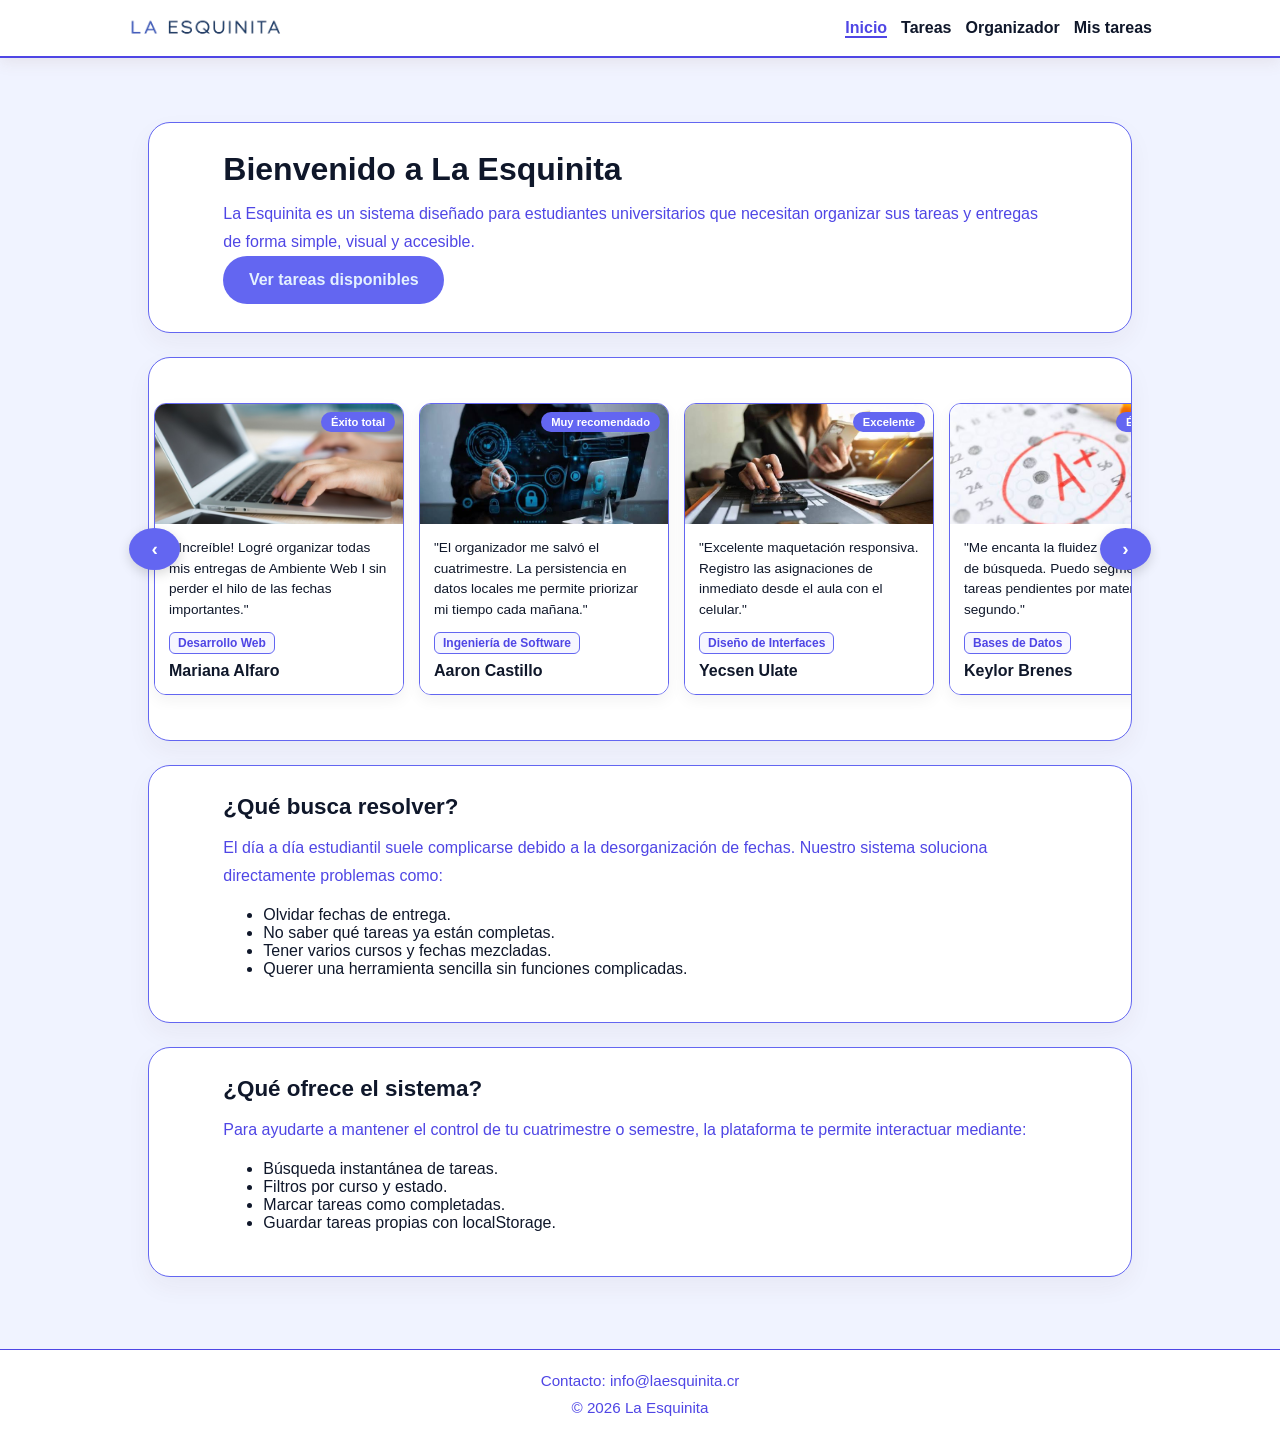
==== commit 50401d7d: "cambios" ====
--- a/index.html
+++ b/index.html
@@ -14,20 +14,31 @@
 
 <body>
     <header>
-        <div class="container">
-            <div class="brand-header">
-                <img src="asset/images/logo2.5.png" alt="Logo La Esquinita" class="logo-img">
-            </div>
-            <nav>
-                <ul>
-                    <li><a href="index.html" class="active">Inicio</a></li>
-                    <li><a href="tareas.html">Tareas</a></li>
-                    <li><a href="Organizador.html">Organizador</a></li>
-                    <li><a href="misTareas.html">Mis tareas</a></li>
-                </ul>
-            </nav>
+    <div class="container">
+        <div class="brand-header">
+            <img src="asset/images/letrasLogo.png" alt="Logo La Esquinita" class="logo-img">
         </div>
-    </header>
+
+        <!-- Checkbox oculto que controla el menú -->
+        <input type="checkbox" id="menu-toggle" class="menu-toggle">
+
+        <!-- Botón visual del menú hamburguesa -->
+        <label for="menu-toggle" class="menu-button">
+            <span></span>
+            <span></span>
+            <span></span>
+        </label>
+
+        <nav>
+            <ul>
+                <li><a href="index.html" class="active">Inicio</a></li>
+                <li><a href="tareas.html">Tareas</a></li>
+                <li><a href="Organizador.html">Organizador</a></li>
+                <li><a href="misTareas.html">Mis tareas</a></li>
+          </ul>
+        </nav>
+    </div>
+</header>
     <main>
         <section class="hero-section">
             <div class="container">
--- a/css/styles.css
+++ b/css/styles.css
@@ -7,20 +7,29 @@
     font-family: 'Poppins', sans-serif;
     font-size: 16px;
 
-    /* Fondos Vivos, Limpios y Contraste de Bloques */
-    --bg: #f0f3ff;                 /* Fondo General - Azul sutil fresco y moderno */
-    --bg-seccion: #ffffff;         /* Fondo Secciones - Blanco puro estricto para alto contraste */
-    --card: #f8fafc;               /* Fondo Tarjetas - Gris azulado ultra limpio */
-    
+    /* Fondos Vivos y Limpios */
+    --bg: #f0f3ff;
+    /* Fondo General - Azul sutil muy fresco y moderno */
+    --bg-seccion: #ffffff;
+    /* Fondo Secciones - Blanco puro para alto contraste */
+    --card: #f8fafc;
+    /* Fondo Tarjetas - Gris azulado ultra limpio */
+
     /* Paleta Eléctrica de Contraste */
-    --brand-light: #6366f1;        /* Índigo Eléctrico / Vivo para destacar */
-    --brand-medium: #4f46e5;       /* Azul Real Intenso para estados activos y enlaces */
-    --brand-dark: #0f172a;         /* Azul Oscuro Profundo para textos principales */
-    
-    /* Colores de Estado Solicitados (Vibrantes para Chips y Acciones) */
-    --estado-rojo: #ff4d4d;        /* Pendiente / Eliminar */
-    --estado-verde: #00ddb3;       /* Completada (Verde turquesa ultra vivo) */
-    --estado-naranja: #ff9f1c;     /* En proceso / Pendiente aparte */
+    --brand-light: #6366f1;
+    /* Índigo Eléctrico / Vivo para destacar */
+    --brand-medium: #4f46e5;
+    /* Azul Real Intenso para estados activos y enlaces */
+    --brand-dark: #0f172a;
+    /* Azul Oscuro Profundo (Casi negro) para textos principales */
+
+    /* Colores de Estado Solicitados (Vivos y Vibrantes) */
+    --estado-rojo: #ff4d4d;
+    /* Pendiente / Eliminar */
+    --estado-verde: #00ddb3;
+    /* Completada (Verde turquesa ultra vivo) */
+    --estado-naranja: #ff9f1c;
+    /* En proceso / Pendiente aparte */
 }
 
 /* =====================================================
@@ -28,11 +37,17 @@
 ===================================================== */
 * {
     box-sizing: border-box;
+}
+
+html,
+body {
+    overflow-x: hidden;
 }
 
 body {
     margin: 0;
     padding: 0;
+    padding-top: 90px;
     background: var(--bg);
     color: var(--brand-dark);
 }
@@ -49,8 +64,13 @@
     background: var(--bg-seccion);
     color: var(--brand-light);
     padding: 18px 0;
-    border-bottom: 2px solid var(--brand-medium); 
+    border-bottom: 2px solid var(--brand-medium);
     box-shadow: 0 4px 15px rgba(140, 90, 60, 0.1);
+    position: fixed;
+    top: 0;
+    left: 0;
+    width: 100%;
+    z-index: 1000;
 }
 
 header .container {
@@ -66,7 +86,7 @@
 }
 
 .logo-img {
-    width: 340px;
+    width: 160px;
     height: auto;
     display: block;
 }
@@ -99,6 +119,28 @@
     border-bottom: 2px solid var(--brand-medium);
 }
 
+/* Checkbox oculto que controla el menú */
+.menu-toggle {
+    display: none;
+}
+
+/* Botón hamburguesa (oculto en escritorio) */
+.menu-button {
+    display: none;
+    width: 34px;
+    height: 28px;
+    cursor: pointer;
+    flex-direction: column;
+    justify-content: space-between;
+}
+
+.menu-button span {
+    display: block;
+    height: 3px;
+    background-color: var(--brand-medium);
+    border-radius: 4px;
+}
+
 /* =====================================================
    CONTENIDO PRINCIPAL
 ===================================================== */
@@ -119,7 +161,9 @@
 }
 
 /* Títulos */
-h1, h2, h3 {
+h1,
+h2,
+h3 {
     color: var(--brand-dark);
     margin-top: 0;
 }
@@ -143,7 +187,9 @@
 /* =====================================================
    BOTONES GENERALES DEL SISTEMA
 ===================================================== */
-.button, button, a.button {
+.button,
+button,
+a.button {
     display: inline-block;
     padding: 0.95rem 1.6rem;
     border-radius: 999px;
@@ -154,13 +200,15 @@
 }
 
 /* Botón principal */
-.button-primary, #btnAgregarTarea {
+.button-primary,
+#btnAgregarTarea {
     background: var(--brand-light);
     color: #e4f1ff;
     border: none;
 }
 
-.button-primary:hover, #btnAgregarTarea:hover {
+.button-primary:hover,
+#btnAgregarTarea:hover {
     background: var(--brand-medium);
     transform: translateY(-2px);
     box-shadow: 0 4px 10px rgba(99, 102, 241, 0.3);
@@ -197,7 +245,7 @@
 }
 
 /* =====================================================
-   TARJETAS DE TAREAS GENERALES
+   TARJETAS DE TAREAS
 ===================================================== */
 .tasks-grid {
     display: grid;
@@ -238,7 +286,7 @@
 }
 
 /* =====================================================
-   ESTADOS DE LAS TAREAS (CHIPS SARRADOS A VARIABLES VIVAS)
+   ESTADOS DE LAS TAREAS (CHIPS ADAPTADOS A VARIABLES VIVAS)
 ===================================================== */
 .status-chip {
     display: inline-flex;
@@ -274,7 +322,7 @@
 ===================================================== */
 .task-layout {
     display: grid;
-    grid-template-columns: 1fr 1fr;
+    grid-template-columns: minmax(0, 1fr) minmax(0, 1fr);
     gap: 24px;
     align-items: start;
 }
@@ -298,7 +346,9 @@
     color: var(--brand-dark);
 }
 
-input, select, textarea {
+input,
+select,
+textarea {
     width: 100%;
     padding: 14px 16px;
     border: 1px solid var(--brand-light);
@@ -314,13 +364,21 @@
     resize: vertical;
 }
 
-input:focus, select:focus, textarea:focus {
+input:focus,
+select:focus,
+textarea:focus {
     outline: 2px solid var(--brand-light);
     box-shadow: 0 0 8px rgba(99, 102, 241, 0.15);
 }
 
-/* =====================================================
-   VISTA PREVIA DEL FORMULARIO
+.form-group input,
+.form-group select,
+.form-group textarea {
+    min-width: 0;
+}
+
+/* =====================================================
+   VISTA PREVIA
 ===================================================== */
 .task-preview {
     background: var(--card);
@@ -338,6 +396,11 @@
 .task-preview p {
     margin-bottom: 12px;
     color: var(--brand-dark);
+}
+
+.task-form,
+.task-preview {
+    min-width: 0;
 }
 
 /* =====================================================
@@ -364,14 +427,14 @@
     grid-template-columns: repeat(auto-fit, minmax(220px, 1fr));
     gap: 16px;
     width: 100%;
-    align-items: flex-end; 
+    align-items: flex-end;
     margin-top: 15px;
 }
 
 .control-card {
     display: flex;
     flex-direction: column;
-    gap: 8px; 
+    gap: 8px;
     width: 100%;
 }
 
@@ -384,8 +447,8 @@
 .control-card input,
 .control-card select {
     width: 100%;
-    height: 46px;                  
-    padding: 10px 16px;            
+    height: 46px;
+    padding: 10px 16px;
     border: 1px solid var(--brand-light);
     border-radius: 12px;
     background-color: var(--card);
@@ -412,7 +475,7 @@
 .control-actions .help-text {
     font-size: 0.85rem;
     color: var(--brand-medium);
-    margin: 0 0 4px 0; 
+    margin: 0 0 4px 0;
 }
 
 .button-limpiar-filtros {
@@ -422,7 +485,7 @@
 }
 
 /* =====================================================
-   TARJETAS GENERADAS DESDE JAVASCRIPT ("MIS TAREAS")
+   TARJETAS GENERADAS DESDE JAVASCRIPT
 ===================================================== */
 .user-task-card {
     background: var(--card);
@@ -442,7 +505,7 @@
 }
 
 /* =====================================================
-   BOTONES INTERNOS DE ACCIÓN EN TAREAS PERSONALIZADAS
+   BOTONES INTERNOS DE ACCIÓN DE TAREAS
 ===================================================== */
 .task-buttons {
     display: flex;
@@ -466,7 +529,7 @@
     transform: translateY(-1px);
 }
 
-/* Botón Eliminar Corregido: Nace rojo vivo */
+/* Botón Eliminar corregido: Rojo vivo por defecto */
 .delete-button {
     background: var(--estado-rojo);
     color: #ffffff;
@@ -479,11 +542,12 @@
 }
 
 .delete-button:hover {
-    background: #cc3333; /* Matiz rojo oscuro para simular profundidad */
+    background: #cc3333;
+    /* Un matiz de rojo más oscuro */
     transform: translateY(-1px);
 }
 
-/* MENSAJE CUANDO NO EXISTEN REGISTROS */
+/* MENSAJE ESTADO VACÍO */
 .empty-state {
     margin-top: 14px;
     color: var(--brand-medium);
@@ -498,15 +562,16 @@
     text-align: center;
     padding: 18px 20px;
     font-size: .95rem;
-    border-top: 1px solid var(--brand-medium); 
-}
-
-/* =====================================================
-   SECCIÓN DE TESTIMONIOS Y RECOMENDACIONES (CARRUSEL)
+    border-top: 1px solid var(--brand-medium);
+}
+
+/* =====================================================
+   SECCIÓN DE RECOMENDACIONES Y CARRUSEL INFINITO
 ===================================================== */
 .testimonials-section {
     padding: 30px 0;
-    background-color: var(--bg-seccion) !important; /* Forzar fondo blanco estricto */
+    background-color: var(--bg-seccion) !important;
+    /* Blanco puro */
 }
 
 .testimonials-section h2 {
@@ -524,23 +589,21 @@
 
 .testimonials-grid {
     display: flex;
-    flex-wrap: nowrap !important; /* Asegura una sola fila rígida horizontal */
+    flex-wrap: nowrap !important;
     gap: 15px;
     padding: 15px 5px;
     overflow-x: auto;
     scroll-behavior: smooth;
     background-color: var(--bg-seccion) !important;
-    
-    /* Ocultar barra de scroll nativa en navegadores */
-    scrollbar-width: none; 
-    -ms-overflow-style: none; 
+    scrollbar-width: none;
+    -ms-overflow-style: none;
 }
 
 .testimonials-grid::-webkit-scrollbar {
     display: none !important;
 }
 
-/* TARJETAS DEL CARRUSEL: Congeladas a 250px para celulares */
+/* TARJETAS DEL CARRUSEL */
 .custom-recommendation-card {
     background: var(--bg-seccion);
     border-radius: 12px;
@@ -550,8 +613,8 @@
     display: flex;
     flex-direction: column;
     position: relative;
-    
-    /* Bloqueo estricto responsivo */
+
+    /* Bloqueo estricto de tamaño */
     flex: 0 0 250px !important;
     width: 250px !important;
     min-width: 250px !important;
@@ -576,7 +639,7 @@
 .card-image-wrapper img {
     width: 100% !important;
     height: 100% !important;
-    object-fit: cover !important; /* Ajuste perfecto de fotos */
+    object-fit: cover !important;
 }
 
 .status-badge-floating {
@@ -630,8 +693,8 @@
 /* FLECHAS FLOTANTES DEL CARRUSEL */
 .carousel-btn {
     position: absolute;
-    top: 50%;                    
-    transform: translateY(-50%); 
+    top: 50%;
+    transform: translateY(-50%);
     background: var(--brand-light);
     color: white;
     border: none;
@@ -654,45 +717,81 @@
     transform: translateY(-50%) scale(1.1);
 }
 
-.prev-btn { left: -20px; }
-.next-btn { right: -20px; }
-
-/* =====================================================
-   DISEÑO RESPONSIVO (QUERIES DE ADAPTACIÓN PARA MÓVILES)
-===================================================== */
-@media(max-width:840px){
+.prev-btn {
+    left: -20px;
+}
+
+.next-btn {
+    right: -20px;
+}
+
+/* =====================================================
+   DISEÑO RESPONSIVO
+===================================================== */
+@media(max-width:840px) {
     .stats-grid {
         grid-template-columns: 1fr;
     }
+
     .task-layout {
-        grid-template-columns: 1fr;
-    }
+        grid-template-columns: minmax(0, 1fr);
+    }
+
     .tasks-calendar-layout {
         grid-template-columns: 1fr;
     }
 }
 
 @media(max-width:768px) {
-    /* Mueve las flechas adentro para que no se desborden de la pantalla del celular */
-    .prev-btn { left: 2px; }
-    .next-btn { right: 2px; }
-}
-
-@media(max-width:640px){
     header .container {
-        flex-direction: column;
+        flex-direction: row;
+        flex-wrap: wrap;
+        justify-content: space-between;
         gap: 15px;
     }
+
+    .prev-btn {
+        left: 4px;
+    }
+
+    .next-btn {
+        right: 4px;
+    }
+
     .logo-img {
         width: 180px;
     }
+
+    /* Muestra el botón hamburguesa */
+    .menu-button {
+        display: flex;
+    }
+
+    nav {
+        display: none;
+        position: absolute;
+        top: 100%;
+        left: 0;
+        width: 100%;
+        background: var(--bg-seccion);
+        box-shadow: 0 8px 15px rgba(0, 0, 0, 0.08);
+        padding: 14px;
+    }
+
+    /* Cuando el checkbox está marcado, se muestra el menú */
+    .menu-toggle:checked~nav {
+        display: block;
+    }
+
     nav ul {
         flex-direction: column;
         text-align: center;
     }
+
     .filters-horizontal {
         flex-direction: column;
     }
+
     .filters-horizontal select,
     .filters-horizontal input {
         width: 100%;
